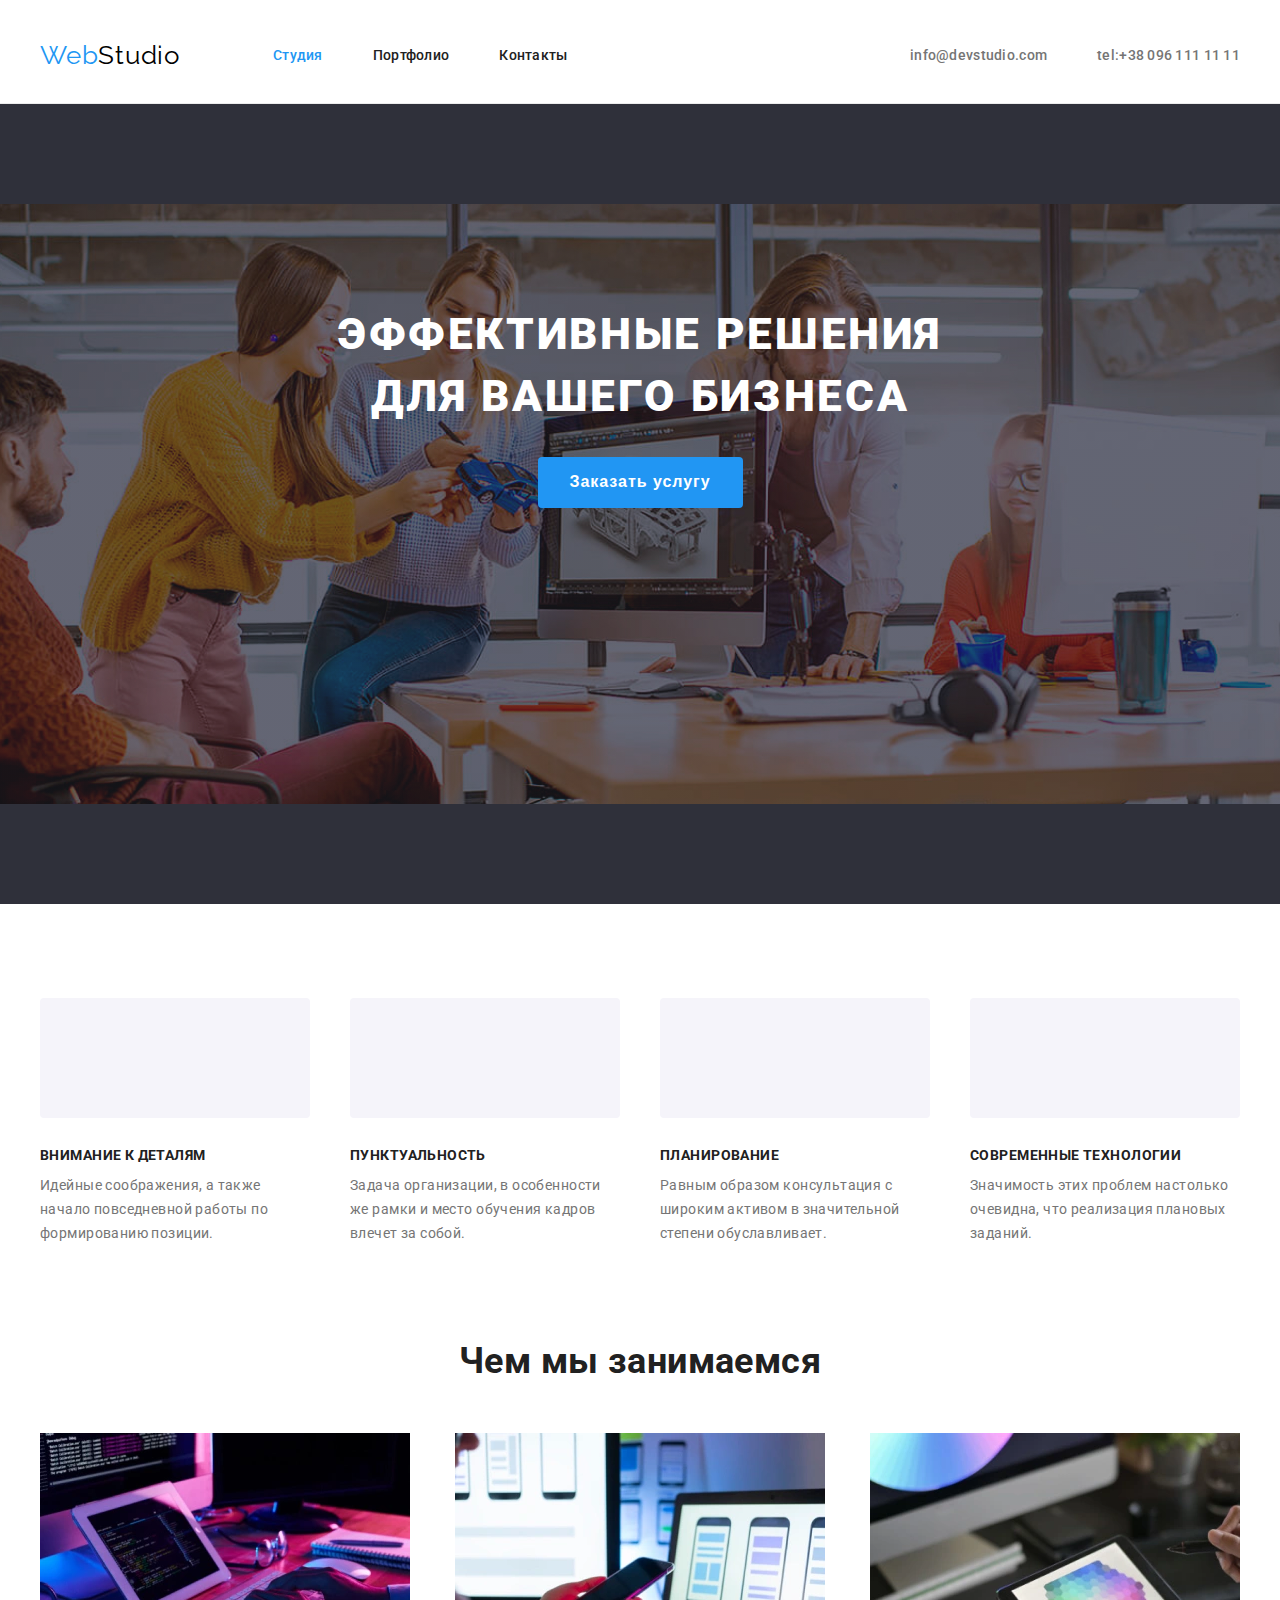
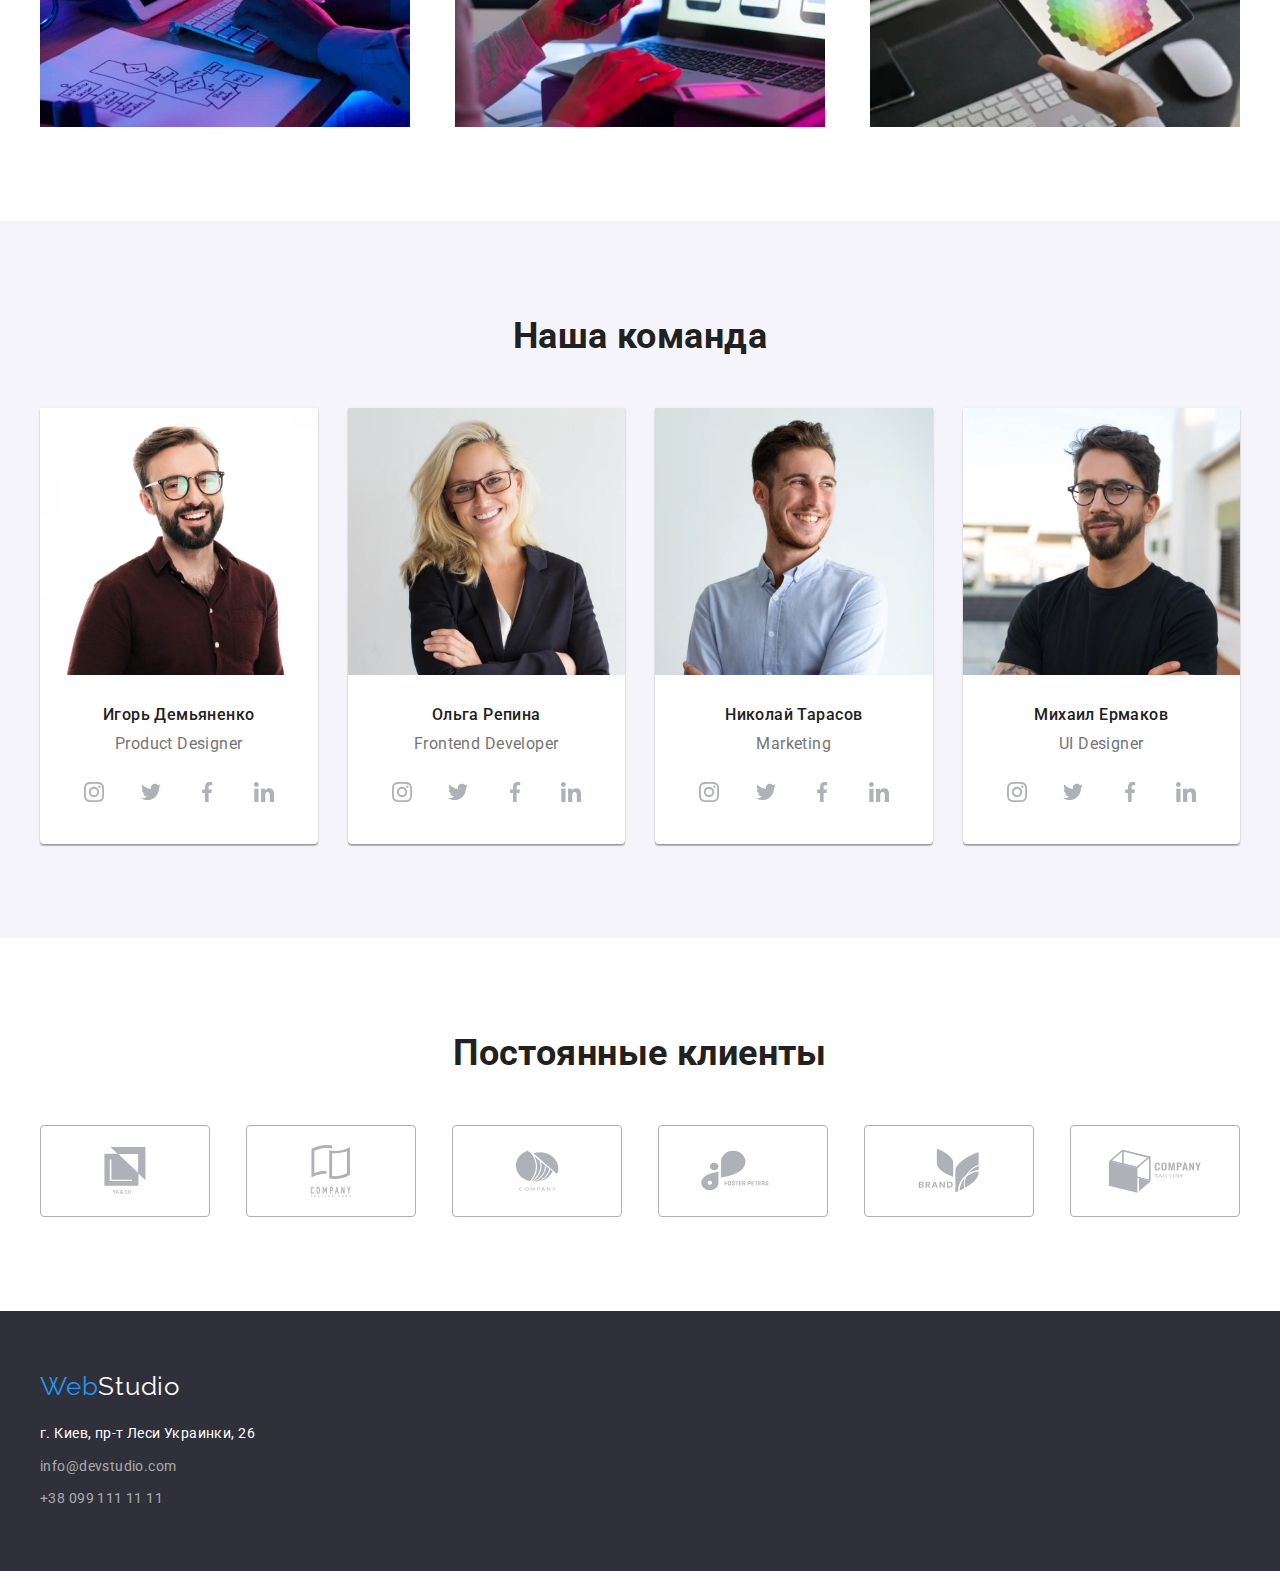
==== index.html @ 94d34acf "create section company" ====
<!DOCTYPE html>
<html lang="ru">
<head>
    <meta charset="UTF-8">
    <meta http-equiv="X-UA-Compatible" content="IE=edge">
    <meta name="viewport" content="width=device-width, initial-scale=1.0">
    <link rel="preconnect" href="https://fonts.googleapis.com">
    <link rel="preconnect" href="https://fonts.gstatic.com" crossorigin>
    <link href="https://fonts.googleapis.com/css2?family=Raleway:wght@700&family=Roboto:wght@400;500;700;900&display=swap"
        rel="stylesheet">
    <link rel="stylesheet" href="https://cdnjs.cloudflare.com/ajax/libs/modern-normalize/1.1.0/modern-normalize.min.css"
        integrity="sha512-wpPYUAdjBVSE4KJnH1VR1HeZfpl1ub8YT/NKx4PuQ5NmX2tKuGu6U/JRp5y+Y8XG2tV+wKQpNHVUX03MfMFn9Q=="
        crossorigin="anonymous" referrerpolicy="no-referrer" />
    <link rel="stylesheet" href="./css/style.css">
    <title>Web Studio</title>
</head>
<body>
    <!--Шапка-->
    <header class="header-nav">
        <div class="nav-box container">
            <nav>
                <a href="./index.html" class="logo link-style">
                    Web<span class="color-logo darker">Studio</span>
                </a>
                <ul class="items-nav list">
                    <li class="item-nav"><a href="./index.html" class="link-nav link-style current">Студия</a></li>
                    <li class="item-nav"><a href="./portfolio.html" class="link-nav link-style">Портфолио</a></li>
                    <li class="item-nav"><a href="#" class="link-nav link-style">Контакты</a></li>
                </ul>
            </nav>
                <ul class="items-cont list">
                    <li class="item-cont link-mail"><a href="mailto:info@devstudio.com" class="link-mail link-style">info@devstudio.com</a></li>
                    <li class="item-cont link-tel"><a href="tel:+380961111111" class="link-tel link-style">tel:+38 096 111 11 11</a></li>
                </ul>
        </div>
    </header>
        <main>
            <!--Герой-->
            <section class="section-hero">
                <h1 class="title-hero">Эффективные решения для вашего бизнеса</h1>
                <button type="button" class="button-hero">Заказать услугу</button>
            </section>
                    <!--Наші переваги-->     
            <section class="section-advantages">
                <div class="container">
                    <h2 class="visually-hidden">Наші переваги</h2>
                    <ul class="items-advantages list">
                        <li class="item-advantages icon-antenna">
                            <h3 class="subtitle-advantages">Внимание к деталям</h3>
                            <p class="text-advantages">Идейные соображения, а также начало
                                повседневной работы по формированию позиции.</p>
                        </li>
                        <li class="item-advantages icon-clock">
                            <h3 class="subtitle-advantages">Пунктуальность</h3>
                            <p class="text-advantages">Задача организации, в особенности же рамки
                                и место обучения кадров влечет за собой.</p>
                        </li>
                        <li class="item-advantages icon-diagramma">
                            <h3 class="subtitle-advantages">Планирование</h3>
                            <p class="text-advantages">Равным образом консультация с широким активом
                                в значительной степени обуславливает.</p>
                        </li>
                        <li class="item-advantages icon-astronaut">
                            <h3 class="subtitle-advantages">Современные технологии</h3>
                            <p class="text-advantages">Значимость этих проблем настолько очевидна,
                                что реализация плановых заданий.</p>
                        </li>
                    </ul>
                </div>
            </section>
            <!--Чем мы занимаемся-->
                <section class="section-work">
                   <div class="container">
                        <h2 class="title-section">Чем мы занимаемся</h2>
                        <div class="img-box">
                            <a href="./index.html"><img src="images/img.webp" alt="" width="370"></a>
                            <a href="./index.html"><img src="images/img1.webp" alt="" width="370"></a>
                            <a href="./index.html"><img src="images/img2.webp" alt="" width="370"></a>
                        </div>
                   </div>
                </section>
                <!--Наша команда-->
                <section class="section-team">
                    <div class="container">
                        <h2 class="title-section">Наша команда</h2>
                        <ul class="items-team list">
                            <li class="item-card">
                                <img src="images/img3.webp" alt="фото Игорь Демьяненко" width="270">
                                <div class="card-wrapper">
                                    <h3 class="title-card">Игорь Демьяненко</h3>
                                    <p>Product Designer</p>
                                    <div class="box-social">
                                        <a href="" class="link-social" aria-label="instagram">
                                            <svg class="icon-social" width="20" height="20">
                                            <use href="./images/sprite.svg#instagram"></use>
                                            </svg>
                                        </a>
                                        <a href="" class="link-social" aria-label="twitter">
                                            <svg class="icon-social" width="20" height="20">
                                            <use href="./images/sprite.svg#twitter">
                                            </use>
                                            </svg>
                                        </a>
                                        <a href="" class="link-social" aria-label="facebook">
                                            <svg class="icon-social" width="20" height="20">
                                            <use href="./images/sprite.svg#facebook">
                                            </use>
                                            </svg>
                                        </a>
                                        <a href="" class="link-social" aria-label="linkedin">
                                            <svg class="icon-social" width="20" height="20">
                                            <use href="./images/sprite.svg#linkedin"></use>
                                            </svg>
                                        </a>
                                    </div>
                                </div>
                            </li>
                        
                            <li class="item-card">
                                <img src="images/img4.webp" alt="фото Ольга Репина" width="270">
                                <div class="card-wrapper">
                                    <h3 class="title-card">Ольга Репина</h3>
                                    <p>Frontend Developer</p>
                                    <div class="box-social">
                                        <a href="" class="link-social" aria-label="instagram">
                                            <svg class="icon-social" width="20" height="20">
                                            <use href="./images/sprite.svg#instagram"></use>
                                            </svg>
                                        </a>
                                        <a href="" class="link-social" aria-label="twitter">
                                            <svg class="icon-social" width="20" height="20">
                                            <use href="./images/sprite.svg#twitter">
                                            </use>
                                            </svg>
                                        </a>
                                        <a href="" class="link-social" aria-label="facebook">
                                            <svg class="icon-social" width="20" height="20">
                                            <use href="./images/sprite.svg#facebook">
                                            </use>
                                            </svg>
                                        </a>
                                        <a href="" class="link-social" aria-label="linkedin">
                                            <svg class="icon-social" width="20" height="20">
                                            <use href="./images/sprite.svg#linkedin"></use>
                                            </svg>
                                        </a>
                                    </div>
                                </div>
                            </li>
                        
                            <li class="item-card">
                                <img src="images/img5.webp" alt="фото Николай Тарасов" width="270">
                                <div class="card-wrapper">
                                    <h3 class="title-card">Николай Тарасов</h3>
                                    <p>Marketing</p>
                                    <div class="box-social">
                                        <a href="" class="link-social" aria-label="instagram">
                                            <svg class="icon-social" width="20" height="20">
                                                <use href="./images/sprite.svg#instagram"></use>
                                            </svg>
                                        </a>
                                        <a href="" class="link-social" aria-label="twitter">
                                            <svg class="icon-social" width="20" height="20">
                                                <use href="./images/sprite.svg#twitter">
                                                </use>
                                            </svg>
                                        </a>
                                        <a href="" class="link-social" aria-label="facebook">
                                            <svg class="icon-social" width="20" height="20">
                                                <use href="./images/sprite.svg#facebook">
                                                </use>
                                            </svg>
                                        </a>
                                        <a href="" class="link-social" aria-label="linkedin">
                                            <svg class="icon-social" width="20" height="20">
                                                <use href="./images/sprite.svg#linkedin"></use>
                                            </svg>
                                        </a>
                                    </div>
                                </div>
                            </li>
                        
                            <li class="item-card">
                                <img src="images/img6.webp" alt="фото Михаил Ермаков" width="270">
                                <div class="card-wrapper">
                                    <h3 class="title-card">Михаил Ермаков</h3>
                                    <p>UI Designer</p>
                                    <div class="box-social">
                                        <a href="" class="link-social" aria-label="instagram">
                                            <svg class="icon-social" width="20" height="20">
                                                <use href="./images/sprite.svg#instagram"></use>
                                            </svg>
                                        </a>
                                        <a href="" class="link-social" aria-label="twitter">
                                            <svg class="icon-social" width="20" height="20">
                                                <use href="./images/sprite.svg#twitter">
                                                </use>
                                            </svg>
                                        </a>
                                        <a href="" class="link-social" aria-label="facebook">
                                            <svg class="icon-social" width="20" height="20">
                                                <use href="./images/sprite.svg#facebook">
                                                </use>
                                            </svg>
                                        </a>
                                        <a href="" class="link-social" aria-label="linkedin">
                                            <svg class="icon-social" width="20" height="20">
                                                <use href="./images/sprite.svg#linkedin"></use>
                                            </svg>
                                        </a>
                                    </div>
                                </div>
                            </li>
                        </ul>
                    </div>
                </section>
                <section class="company">
                    <div class="container">
                        <h2 class="title-section">Постоянные клиенты</h2>
                        <div class="box-company">
                            <a href="" class="link-company">
                                <svg class="icon-company" widht="41" height="47">
                                    <use href="./images/sprite.svg#client1"></use>
                                </svg>
                            </a>
                            <a href="" class="link-company">
                                <svg class="icon-company"  widht="40" height="52">
                                    <use href="./images/sprite.svg#client2"></use>
                                </svg>
                            </a>
                            <a href="" class="link-company">
                                <svg class="icon-company"  widht="43" height="41">
                                    <use href="./images/sprite.svg#client3"></use>
                                </svg>
                            </a>
                            <a href="" class="link-company">
                                <svg class="icon-company"  widht="84" height="41">
                                    <use href="./images/sprite.svg#client4"></use>
                                </svg>
                            </a>
                            <a href="" class="link-company">
                                <svg class="icon-company"  widht="63" height="45">
                                    <use href="./images/sprite.svg#client5"></use>
                                </svg>
                            </a>
                            <a href="" class="link-company">
                                <svg class="icon-company"  widht="94" height="44">
                                    <use href="./images/sprite.svg#client6"></use>
                                </svg>
                            </a>
                        </div>
                    </div>
                </section>
        </main>
                <!--Футер-->
        <footer class="footer">
            <div class="container">
                <div class="box-footer-logo">
                    <a href="./index.html" class="logo link-style">
                        Web<span class="color-logo lighter">Studio</span>
                    </a>
                </div>
        
                <address class="address">
                    <ul class="items-addr list">
                        <li class="item-addr"><span class="location">г. Киев, пр-т Леси Украинки, 26</span></li>
                        <li class="item-addr"><a href="mailto:info@devstudio.com"
                                class="link-cont link-style">info@devstudio.com</a></li>
                        <li class="item-addr"><a href="tel:+380991111111" class="link-cont link-style">+38 099 111 11 11</a>
                        </li>
                    </ul>
                </address>
            </div>
        </footer>
    </body>
</html>
---- css/style.css ----
/* Змінні */

:root {
  --primary-text-color: #212121;
  --text-color: #757575;
  --accent-color: #2196f3;
  --color-contacts: rgba(255, 255, 255, 0.6);
  --primary-color-white: #ffffff;
}

/* ГЛОБАЛЬНІ СТИЛІ */

body {
  max-width: 1600px;
  margin-left: auto;
  margin-right: auto;

  font-family: 'Roboto', sans-serif;
  color: var(--text-color);
  background-color: var(--primary-color-white);
  font-size: 14px;
  letter-spacing: 0.03em;
}

img {
  display: block;
  width: 100%;
}

/* відміняємо маркер списку */
.list {
  list-style: none;
}

/* відміняємо підкреслення посилань */
.link-style {
  text-decoration: none;
}

/* стилі для контейнерів */

.container {
  width: 1200px;
  margin-left: auto;
  margin-right: auto;
  padding: 0 15px;
}

/* Скидаю глобально зовнішні відступи  */

h1,
h2,
h3,
h4,
h5,
h6 {
  margin: 0px;
}

p {
  margin: 0px;
}

ul {
  margin: 0px;
  padding: 0px;
}

/* Шапка */

.nav-box {
  display: flex;
  justify-content: space-between;
  align-items: center;
}

.header-nav {
  color: var(--primary-color-white);
  border-bottom: 1px solid #ececec;
  padding: 32px 0;
}

.logo {
  font-family: 'Raleway', sans-serif;
  font-size: 26px;
  line-height: 1.2;
  letter-spacing: 0.03em;
  color: var(--accent-color);
}

.color-logo.darker {
  color: #000000;
  text-indent: 0%;
}

.items-nav {
  display: flex;
  margin-left: 93px;

  font-weight: 500;
  line-height: 1.2;
  letter-spacing: 0.02em;
}

.item-nav:not(:first-child) {
  margin-left: 50px;
}

nav {
  display: flex;
  align-items: center;
}

.link-nav {
  color: var(--primary-text-color);
}

.link-nav.current {
  color: var(--accent-color);
}

.link-nav:hover,
.link-nav:focus {
  color: var(--accent-color);
}

.items-cont {
  display: flex;

  font-weight: 500;
  line-height: 1.2;
  letter-spacing: 0.02em;
}

.items-cont .item-cont + .item-cont {
  margin-left: 50px;
}

.link-mail,
.link-tel {
  color: var(--text-color);
}

.link-mail:hover,
.link-mail:focus,
.link-tel:hover,
.link-tel:focus {
  color: var(--accent-color);
}

/* SECTION-HERO */

.section-hero {
  padding-top: 200px;
  text-align: center;
  /* max-width: 1600px; */
  height: 600px;
  /* margin-right: auto;
  margin-left: auto; */

  background-color: #2f303a;
  color: var(--primary-color-white);
  background-image: linear-gradient(
      rgba(47, 48, 58, 0.4),
      rgba(47, 48, 58, 0.4)
    ),
    url('..//images/bgi.jpg');
  background-position: center;
  background-repeat: no-repeat;
}

.title-hero {
  margin-bottom: 30px;
  margin-left: auto;
  margin-right: auto;
  width: 696px;

  font-weight: 900;
  font-size: 44px;
  line-height: 1.4;
  letter-spacing: 0.06em;
  text-transform: uppercase;
}

.button-hero {
  padding: 10px 32px;
  border-radius: 4px;
  border: 0px solid #188ce8;

  background-color: var(--accent-color);
  color: var(--primary-color-white);
  cursor: pointer;
  font-weight: 700;
  font-size: 16px;
  line-height: 1.9;
  letter-spacing: 0.06em;
}

.button-hero:hover,
.button-hero:focus {
  background-color: #188ce8;
}

/*SECTION OUR ADVANTAGES*/

.section-advantages {
  padding: 94px 0;
}

.visually-hidden {
  position: absolute;
  clip: rect(0 0 0 0);
  width: 1px;
  height: 1px;
  margin: -1px;
}

.item-advantages::before {
  display: block;
  content: '';
  height: 120px;
  background-color: #f5f4fa;
  border-radius: 4px;
  background-size: 70px 70px;
  background-repeat: no-repeat;
  background-position: center;
  margin-bottom: 30px;
}

/* .item-advantages:nth-child(1)::before {
  background-image: url(..//images/icon-index/antenna1.svg);
}

.item-advantages:nth-child(2)::before {
  background-image: url(..//images/icon-index/clock1.svg);
}

.item-advantages:nth-child(3)::before {
  background-image: url(..//images/icon-index/diagram1.svg);
}

.item-advantages:nth-child(4)::before {
  background-image: url(..//images/icon-index/astronaut1.svg);
} */

.item-advantages.icon-antenna::before {
  background-image: url(..//images/icon-index/svg/antenna.svg);
}

.item-advantages.icon-clock::before {
  background-image: url(..//images/icon-index/svg/clock.svg);
}

.item-advantages.icon-diagramma::before {
  background-image: url(..//images/icon-index/svg/diagram.svg);
}

.item-advantages.icon-astronaut::before {
  background-image: url(..//images/icon-index/svg/astronaut.svg);
}

.items-advantages {
  display: flex;
  justify-content: space-between;
}

.item-advantages {
  max-width: 270px;
}

.item-advantages:not(:first-child) {
  margin-left: 30px;
}

.subtitle-advantages {
  color: var(--primary-text-color);
  font-size: 14px;
  line-height: 1.14;
  text-transform: uppercase;
}

.text-advantages {
  padding-top: 10px;
  line-height: 1.7;
}

/* section work */

.section-work {
  padding-bottom: 94px;
}

.section-work .title-section {
  margin-bottom: 50px;
}

.img-box {
  display: flex;
  justify-content: space-between;
  align-items: center;
}

.title-section {
  margin-bottom: 50px;

  color: var(--primary-text-color);
  text-align: center;
  font-size: 36px;
  line-height: 1.2;
}

/* sectiont team */

.section-team {
  padding: 94px 0;
  text-align: center;
  background-color: #f5f4fa;
}

.items-team {
  display: flex;
}

.item-card {
  box-shadow: 0px 1px 3px rgba(0, 0, 0, 0.12), 0px 1px 1px rgba(0, 0, 0, 0.14),
    0px 2px 1px rgba(0, 0, 0, 0.2);
  border-radius: 0px 0px 4px 4px;

  background-color: var(--primary-color-white);
  font-size: 16px;
  line-height: 1.2;
}

.item-card:not(:first-child) {
  margin-left: 30px;
}

.card-wrapper {
  padding: 30px 0;
}

.title-card {
  margin-bottom: 10px;

  color: var(--primary-text-color);
  font-size: 16px;
  font-weight: 500;
  line-height: 1.2;
}

.box-social {
  display: flex;
  justify-content: space-between;
  margin-top: 16px;
  padding: 0 32px;
}

.link-social {
  display: inline-flex;
  width: 44px;
  height: 44px;
  border-radius: 50%;
  justify-content: center;
  align-items: center;
}

.icon-social {
  fill: #afb1b8;
}

.link-social:hover {
  background-color: #2196f3;
  cursor: pointer;
}

.link-social:hover .icon-social {
  fill: #ffffff;
}

/* company */

.company {
  padding: 94px 0;
}

.box-company {
  display: flex;
  justify-content: space-between;
}

.link-company {
  display: inline-flex;
  border: 1px solid #afb1b8;
  box-sizing: border-box;
  border-radius: 4px;
  width: 170px;
  height: 92px;
  justify-content: center;
  align-items: center;
}

.icon-company {
  fill: #afb1b8;
}

.link-company:hover {
  border-color: #2196f3;
}

.link-company:hover .icon-company {
  fill: #2196f3;
}

/* Footer */
.footer {
  padding: 60px 0;
  background-color: #2f303a;
}

.box-footer-logo {
  margin-bottom: 20px;
}

.color-logo.lighter {
  color: var(--primary-color-white);
}

.items-addr {
  font-style: normal;
  line-height: 1.7;
  font-weight: 400;
  letter-spacing: 0.03em;
}

.item-addr:not(:last-child) {
  margin-bottom: 9px;
}

.location {
  color: var(--primary-color-white);
}

.link-cont {
  color: var(--color-contacts);
}

/* .footer-container {
  display: flex;
} */
/* 
.join {
  margin-left: 70px;
  content: '';
  width: 44px;
  height: 44px;
  border-radius: 50%;
  display: block;

  background-repeat: no-repeat;
  background-position: center;
  background-size: 20px 20px;
  background-color: rgba(255, 255, 255, 0.1);
}
/*  */
/* .join ul {
  margin-top: 20px;
}

.join ul li {
  display: inline-block;
}

.join ul li::after {
  content: '';
  width: 44px;
  height: 44px;
  border-radius: 50%;
  display: block;

  background-repeat: no-repeat;
  background-position: center;
  background-size: 20px 20px;
  background-color: rgba(255, 255, 255, 0.1);
}

.join .link-inst::after {
  background-image: url(..//images/icon-index/instagram\ 2.svg);
}

.join .link-twit::after {
  background-image: url(..//images/icon-index/twitter\ 1.svg);
}

.join .link-face::after {
  background-image: url(..//images/icon-index/facebook\ 1.svg);
}

.join .link-in::after {
  background-image: url(..//images/icon-index/linkedin\ 1.svg);
}

.join ul li:hover::after {
  background-color: #2196f3;
}

.title-join {
  color: var(--primary-color-white);
  font-size: 14px;
  line-height: 1.15;
  text-transform: uppercase;
}  */

/* ПОРТФОЛІО */

/* Section filter */

.section-portfolio {
  padding: 94px 0;
}

.filter-list {
  display: flex;
  justify-content: center;
  margin-bottom: 50px;
}

.filter-list .item-list:not(:first-child) {
  margin-left: 8px;
}

.button-filter {
  padding: 6px 22px;
  border: 0px;
  border-radius: 4px;
  border-color: transparent;

  background-color: #f5f4fa;
  color: var(--primary-text-color);
  font-weight: 500;
  font-size: 16px;
  line-height: 1.6;
  letter-spacing: 0.03em;
  text-align: center;
  cursor: pointer;
}

.button-filter:hover,
.button-filter:focus {
  background-color: var(--accent-color);
  color: var(--primary-color-white);
}

/* 1 Варіант */
/*.portfolio-list {
  display: flex;
  flex-wrap: wrap;
}

 .item-portfolio {
  width: 370px;
   width: calc(100% - 90)/ 3);
}

.item-portfolio:not(:nth-child(3n)) {
  margin-right: 30px;
}

.item-portfolio:not(:nth-last-child(-n + 3)) {
  margin-bottom: 30px;
}
*/

/* по MDN */
.portfolio-list {
  display: flex;
  flex-wrap: wrap;
  margin: -15px;
}

.item-portfolio {
  margin: 15px;
  width: calc((100% - 90px) / 3);
}

/* .item-portfolio:not(:nth-child(3n)) {
  margin-right: 15px; 
}

.item-portfolio:not(:nth-last-child(-n + 3)) {
   margin-bottom: 15px; 
} */

.subtitle-content {
  border: 1px solid #eeeeee;
  border-top: 0px;
  padding: 20px 24px;
}

.subtitle-list {
  margin-bottom: 4px;

  color: var(--primary-text-color);
  font-size: 18px;
  line-height: 2;
  letter-spacing: 0.06em;
}

.description-list {
  color: var(--text-color);
  font-size: 16px;
  line-height: 1.9;
}
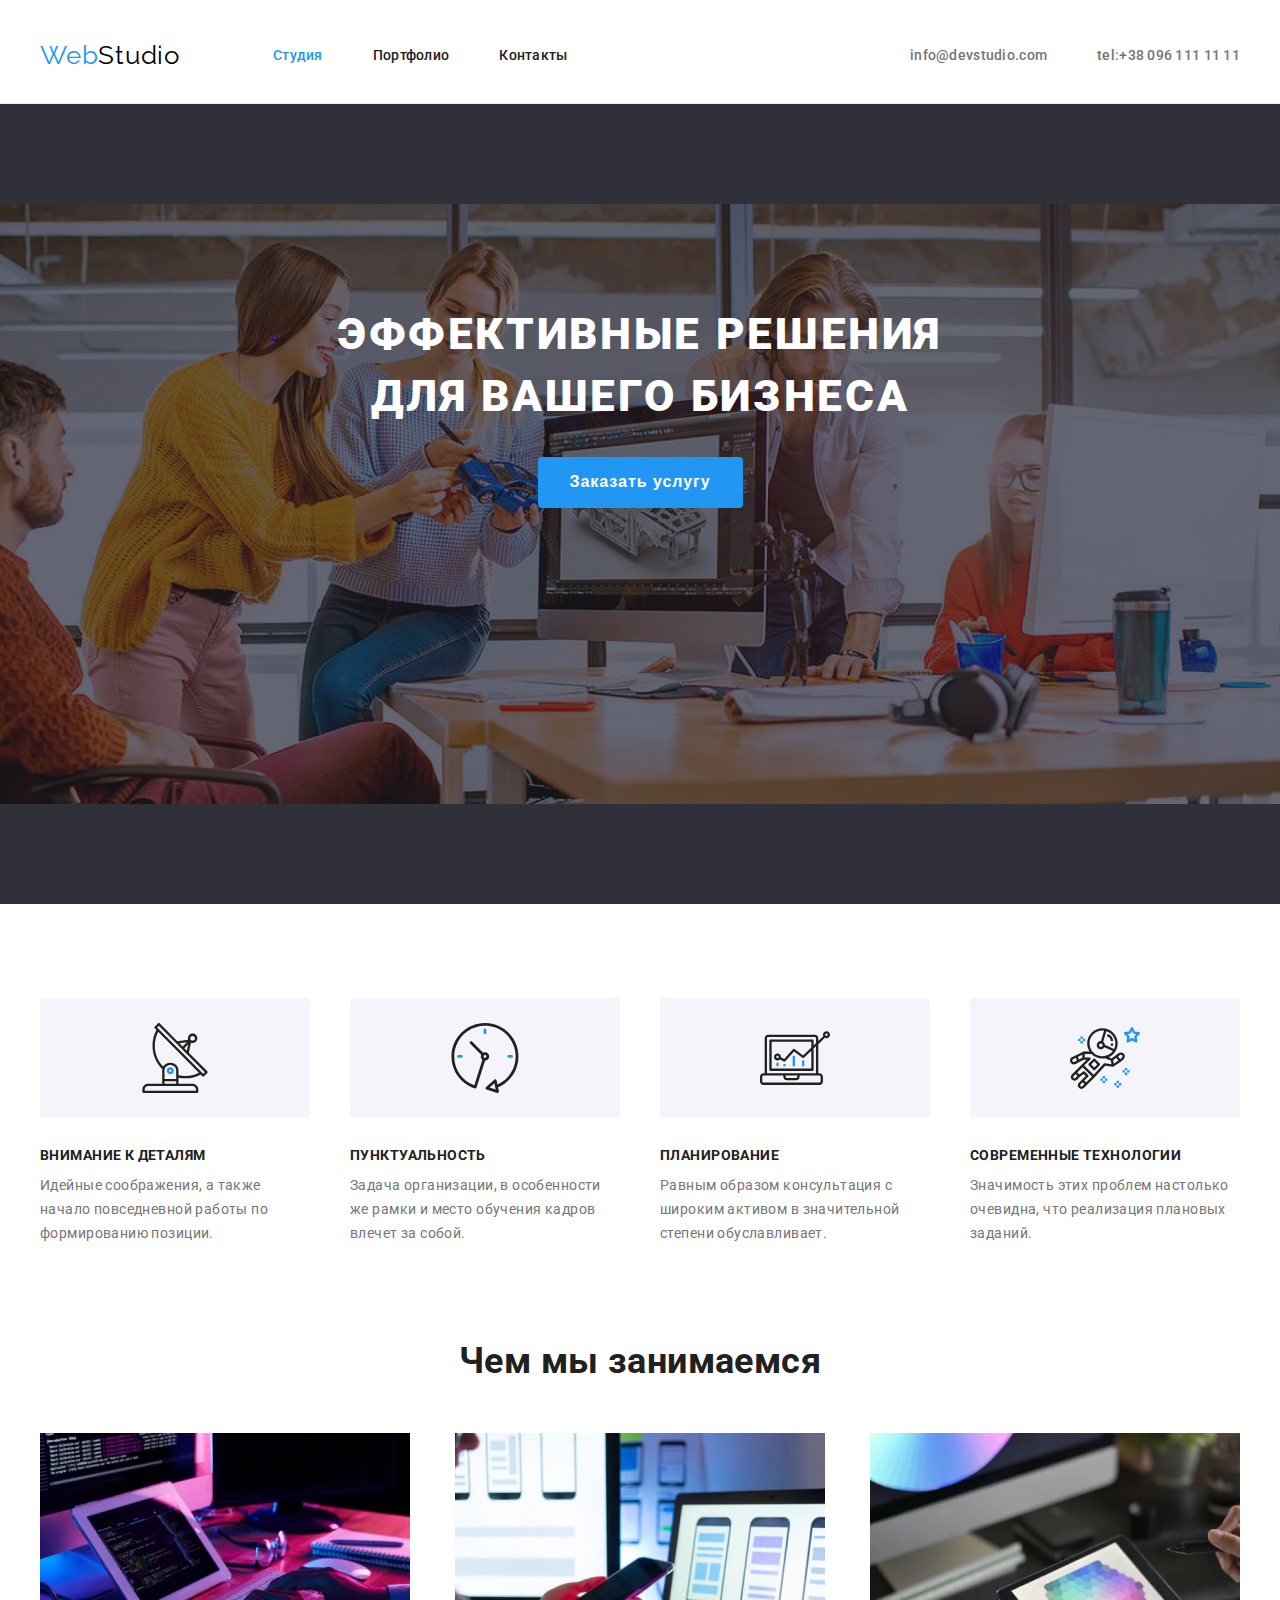
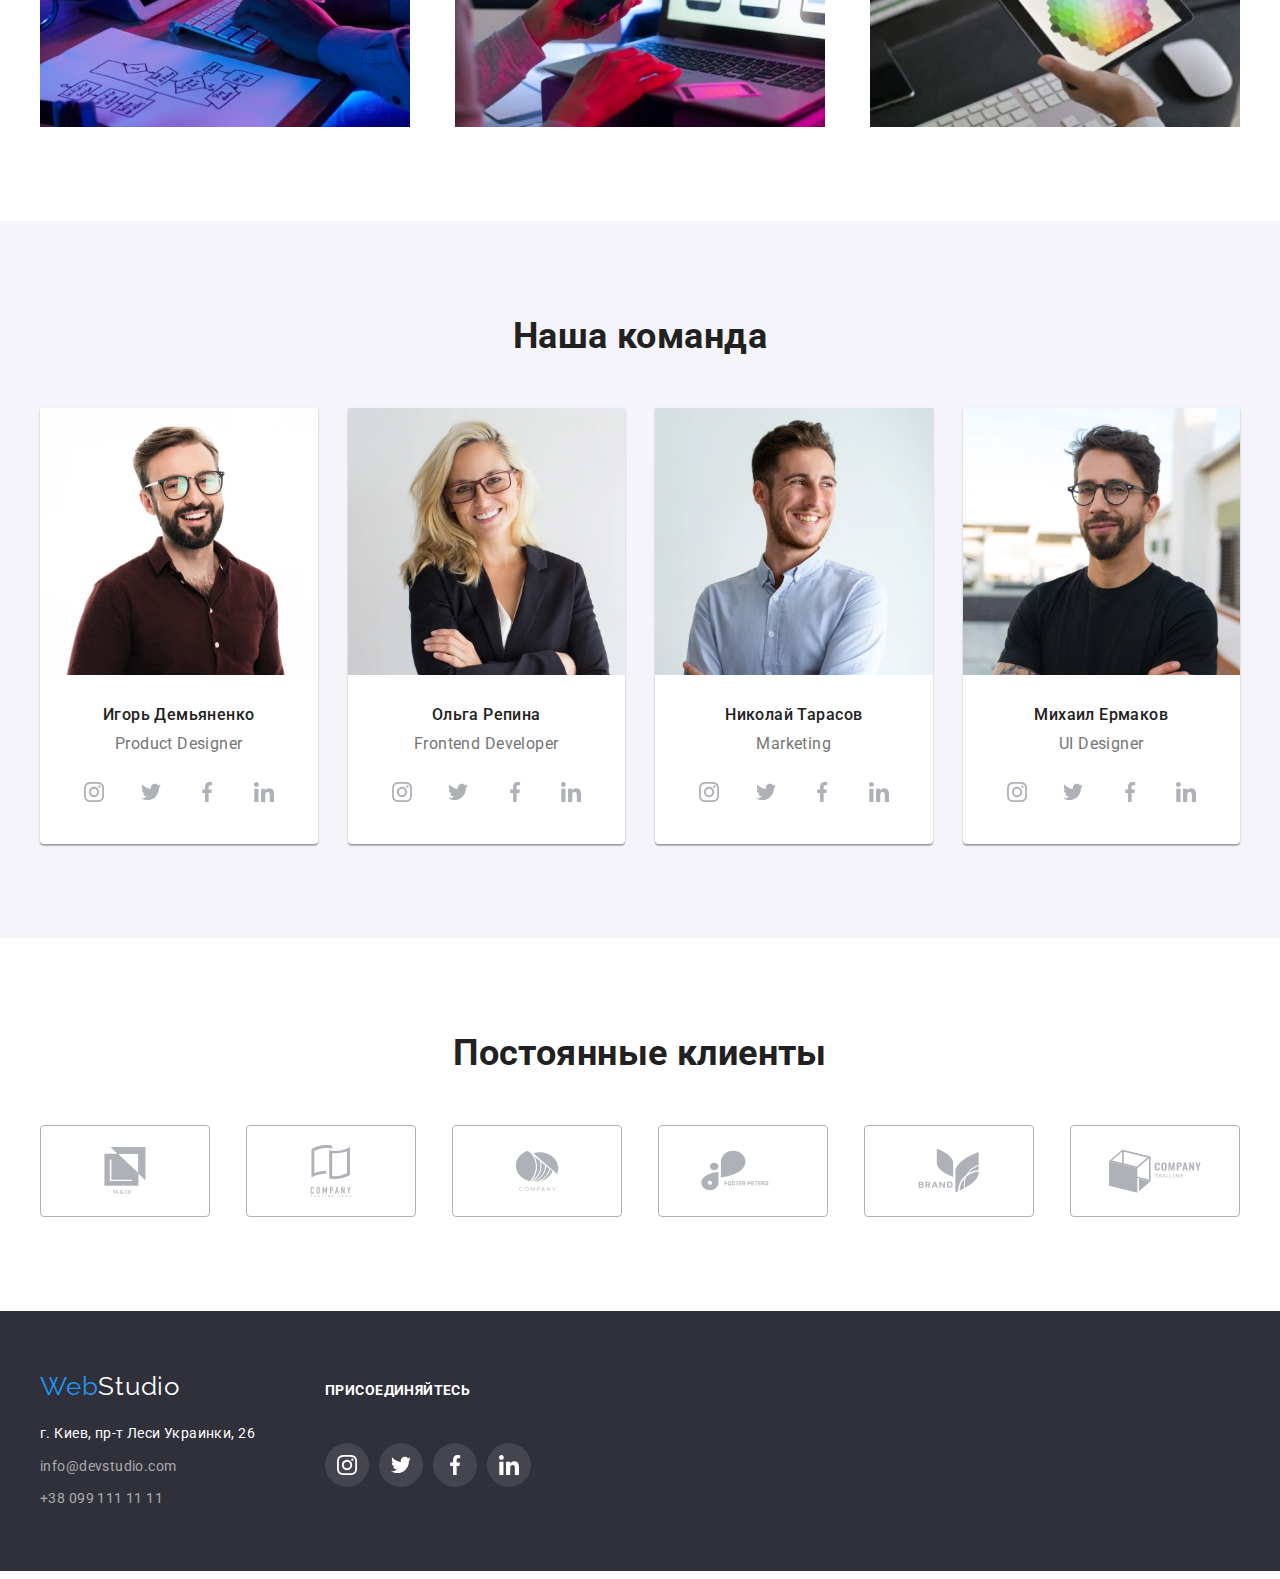
==== commit 891d6bcf: "join footer" ====
--- a/index.html
+++ b/index.html
@@ -45,22 +45,42 @@
                 <div class="container">
                     <h2 class="visually-hidden">Наші переваги</h2>
                     <ul class="items-advantages list">
-                        <li class="item-advantages icon-antenna">
+                        <li class="item-advantages">
+                            <div class="box-icon-advantages">
+                                <svg class="icon-advantages" widht="70" height="70">
+                                    <use href="./images/sprite.svg#antenna"></use>
+                                </svg>
+                            </div>
                             <h3 class="subtitle-advantages">Внимание к деталям</h3>
                             <p class="text-advantages">Идейные соображения, а также начало
                                 повседневной работы по формированию позиции.</p>
                         </li>
-                        <li class="item-advantages icon-clock">
+                        <li class="item-advantages">
+                            <div class="box-icon-advantages">
+                                <svg class="icon-advantages" widht="70" height="70">
+                                    <use href="./images/sprite.svg#clock"></use>
+                                </svg>
+                            </div>
                             <h3 class="subtitle-advantages">Пунктуальность</h3>
                             <p class="text-advantages">Задача организации, в особенности же рамки
                                 и место обучения кадров влечет за собой.</p>
                         </li>
-                        <li class="item-advantages icon-diagramma">
+                        <li class="item-advantages">
+                            <div class="box-icon-advantages">
+                                <svg class="icon-advantages" widht="70" height="70">
+                                    <use href="./images/sprite.svg#diagram"></use>
+                                </svg>
+                            </div>
                             <h3 class="subtitle-advantages">Планирование</h3>
                             <p class="text-advantages">Равным образом консультация с широким активом
                                 в значительной степени обуславливает.</p>
                         </li>
-                        <li class="item-advantages icon-astronaut">
+                        <li class="item-advantages">
+                            <div class="box-icon-advantages">
+                                <svg class="icon-advantages" widht="70" height="70">
+                                    <use href="./images/sprite.svg#astronaut"></use>
+                                </svg>
+                            </div>
                             <h3 class="subtitle-advantages">Современные технологии</h3>
                             <p class="text-advantages">Значимость этих проблем настолько очевидна,
                                 что реализация плановых заданий.</p>
@@ -214,6 +234,7 @@
                         </ul>
                     </div>
                 </section>
+                <!--COMPANY-->
                 <section class="company">
                     <div class="container">
                         <h2 class="title-section">Постоянные клиенты</h2>
@@ -254,22 +275,49 @@
         </main>
                 <!--Футер-->
         <footer class="footer">
-            <div class="container">
-                <div class="box-footer-logo">
-                    <a href="./index.html" class="logo link-style">
-                        Web<span class="color-logo lighter">Studio</span>
+            <div class="container footer-container">
+                <div>
+                    <div class="box-footer-logo">
+                        <a href="./index.html" class="logo link-style">
+                            Web<span class="color-logo lighter">Studio</span>
+                        </a>
+                    </div>
+                    
+                    <address class="address">
+                        <ul class="items-addr list">
+                            <li class="item-addr"><span class="location">г. Киев, пр-т Леси Украинки, 26</span></li>
+                            <li class="item-addr"><a href="mailto:info@devstudio.com" class="link-cont link-style">info@devstudio.com</a>
+                            </li>
+                            <li class="item-addr"><a href="tel:+380991111111" class="link-cont link-style">+38 099 111 11 11</a>
+                            </li>
+                        </ul>
+                    </address>
+                </div>
+                <div class="box-join">
+                    <h3 class="title-join">присоединяйтесь</h3>
+                    <a href="" class="link-social dark" aria-label="instagram">
+                        <svg class="icon-social light" width="20" height="20">
+                            <use href="./images/sprite.svg#instagram"></use>
+                        </svg>
+                    </a>
+                    <a href="" class="link-social dark" aria-label="twitter">
+                        <svg class="icon-social light" width="20" height="20">
+                            <use href="./images/sprite.svg#twitter">
+                            </use>
+                        </svg>
+                    </a>
+                    <a href="" class="link-social dark" aria-label="facebook">
+                        <svg class="icon-social light" width="20" height="20">
+                            <use href="./images/sprite.svg#facebook">
+                            </use>
+                        </svg>
+                    </a>
+                    <a href="" class="link-social dark" aria-label="linkedin">
+                        <svg class="icon-social light" width="20" height="20">
+                            <use href="./images/sprite.svg#linkedin"></use>
+                        </svg>
                     </a>
                 </div>
-        
-                <address class="address">
-                    <ul class="items-addr list">
-                        <li class="item-addr"><span class="location">г. Киев, пр-т Леси Украинки, 26</span></li>
-                        <li class="item-addr"><a href="mailto:info@devstudio.com"
-                                class="link-cont link-style">info@devstudio.com</a></li>
-                        <li class="item-addr"><a href="tel:+380991111111" class="link-cont link-style">+38 099 111 11 11</a>
-                        </li>
-                    </ul>
-                </address>
             </div>
         </footer>
     </body>
--- a/css/style.css
+++ b/css/style.css
@@ -215,6 +215,17 @@
   margin: -1px;
 }
 
+.box-icon-advantages {
+  display: flex;
+  justify-content: center;
+  align-items: center;
+  height: 120px;
+  background-color: #f5f4fa;
+  border-radius: 4px;
+  margin-bottom: 30px;
+}
+
+/* 
 .item-advantages::before {
   display: block;
   content: '';
@@ -225,7 +236,7 @@
   background-repeat: no-repeat;
   background-position: center;
   margin-bottom: 30px;
-}
+} */
 
 /* .item-advantages:nth-child(1)::before {
   background-image: url(..//images/icon-index/antenna1.svg);
@@ -243,9 +254,11 @@
   background-image: url(..//images/icon-index/astronaut1.svg);
 } */
 
-.item-advantages.icon-antenna::before {
+/* ВАРІАНТ2 */
+
+/* .item-advantages.icon-antenna::before {
   background-image: url(..//images/icon-index/svg/antenna.svg);
-}
+} */
 
 .item-advantages.icon-clock::before {
   background-image: url(..//images/icon-index/svg/clock.svg);
@@ -444,23 +457,40 @@
   color: var(--color-contacts);
 }
 
-/* .footer-container {
-  display: flex;
-} */
-/* 
-.join {
+.footer-container {
+  display: flex;
+}
+
+.box-join {
+  display: flex;
+  flex-wrap: wrap;
+  justify-content: space-between;
+  width: 206px;
+  padding-top: 12px;
   margin-left: 70px;
-  content: '';
-  width: 44px;
-  height: 44px;
-  border-radius: 50%;
-  display: block;
-
-  background-repeat: no-repeat;
-  background-position: center;
-  background-size: 20px 20px;
+}
+
+.title-join {
+  margin-right: 40px;
+  margin-bottom: 20px;
+  color: var(--primary-color-white);
+  font-size: 14px;
+  line-height: 1.14;
+  text-transform: uppercase;
+}
+
+.link-social.dark {
   background-color: rgba(255, 255, 255, 0.1);
 }
+
+.link-social.dark:hover {
+  background-color: #2196f3;
+}
+
+.icon-social.light {
+  fill: var(--primary-color-white);
+}
+
 /*  */
 /* .join ul {
   margin-top: 20px;
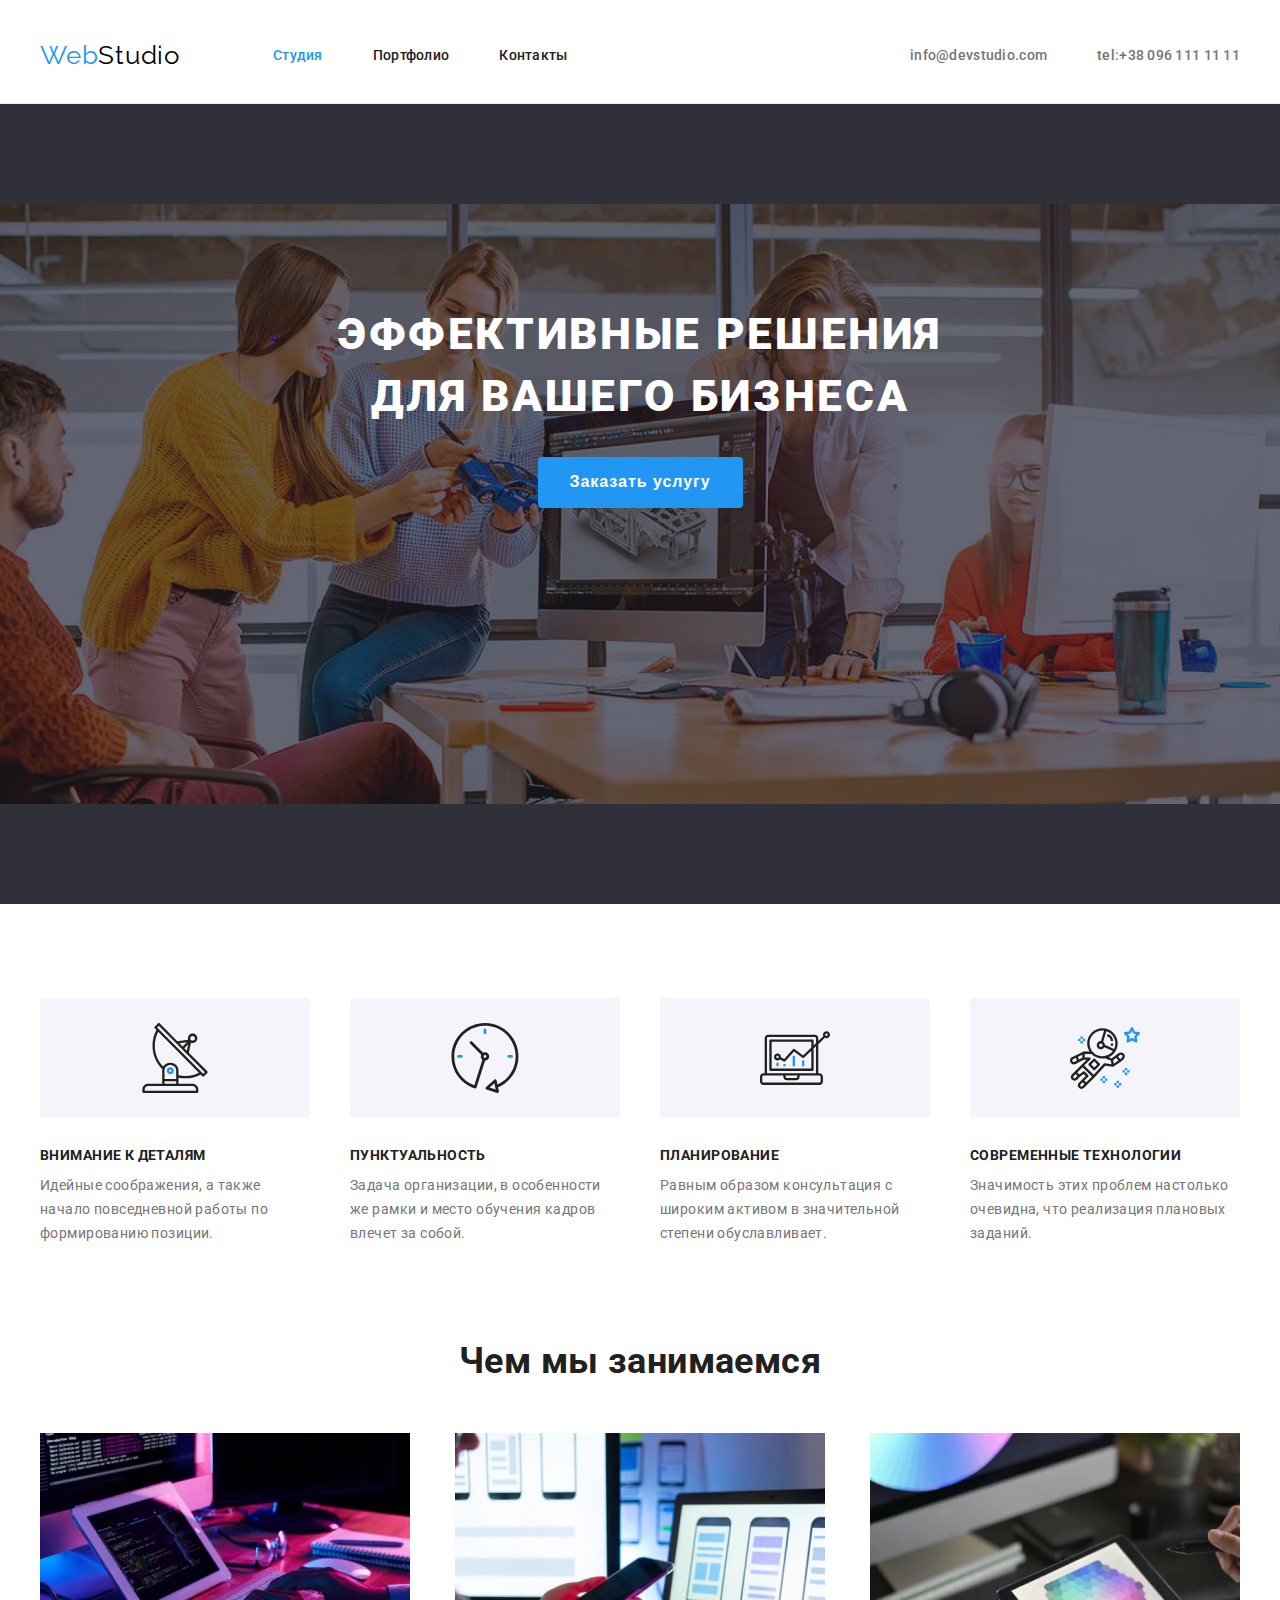
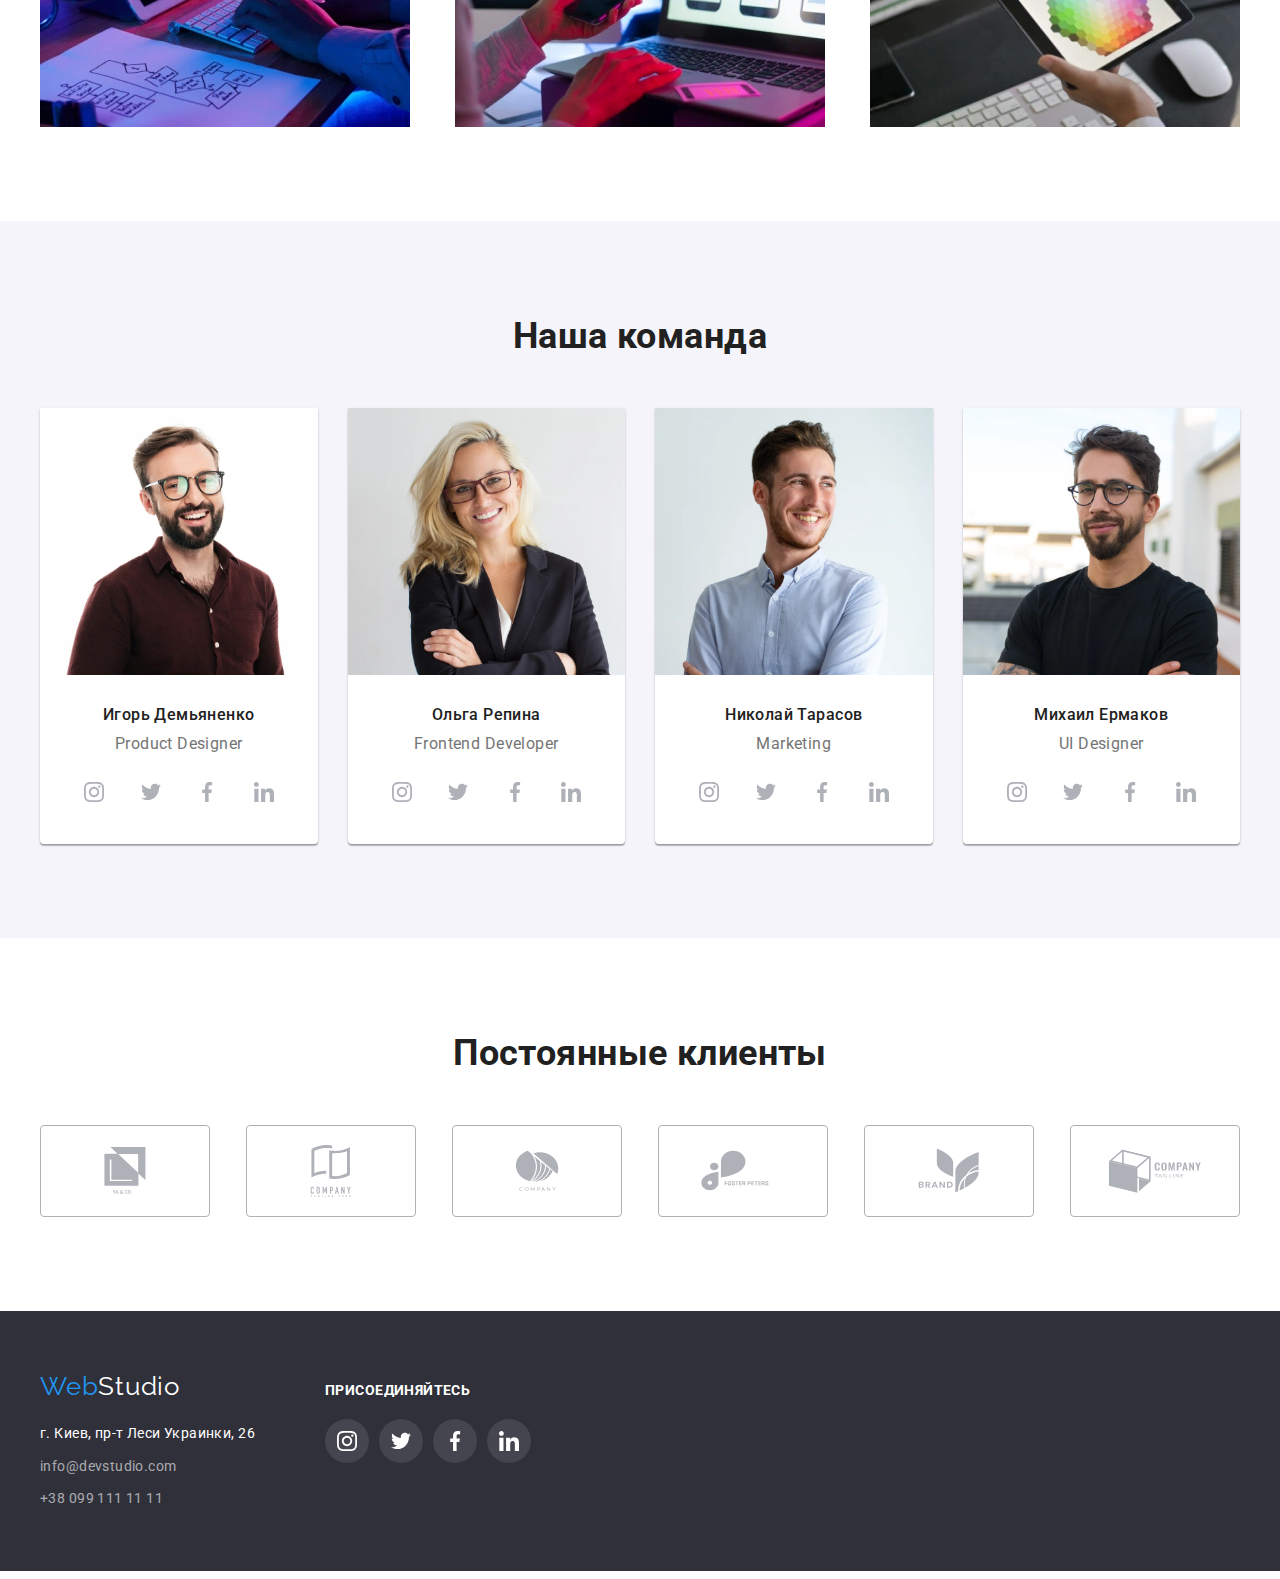
==== commit 7881fe97: "join ul>li" ====
--- a/index.html
+++ b/index.html
@@ -295,28 +295,37 @@
                 </div>
                 <div class="box-join">
                     <h3 class="title-join">присоединяйтесь</h3>
-                    <a href="" class="link-social dark" aria-label="instagram">
-                        <svg class="icon-social light" width="20" height="20">
-                            <use href="./images/sprite.svg#instagram"></use>
-                        </svg>
-                    </a>
-                    <a href="" class="link-social dark" aria-label="twitter">
-                        <svg class="icon-social light" width="20" height="20">
-                            <use href="./images/sprite.svg#twitter">
-                            </use>
-                        </svg>
-                    </a>
-                    <a href="" class="link-social dark" aria-label="facebook">
-                        <svg class="icon-social light" width="20" height="20">
-                            <use href="./images/sprite.svg#facebook">
-                            </use>
-                        </svg>
-                    </a>
-                    <a href="" class="link-social dark" aria-label="linkedin">
-                        <svg class="icon-social light" width="20" height="20">
-                            <use href="./images/sprite.svg#linkedin"></use>
-                        </svg>
-                    </a>
+                    <ul class="items-join list">
+                        <li class="item-join">
+                            <a href="" class="link-social dark" aria-label="instagram">
+                                <svg class="icon-social light" width="20" height="20">
+                                    <use href="./images/sprite.svg#instagram"></use>
+                                </svg>
+                            </a>
+                        </li>
+                        <li class="item-join">
+                            <a href="" class="link-social dark" aria-label="twitter">
+                                <svg class="icon-social light" width="20" height="20">
+                                    <use href="./images/sprite.svg#twitter"></use>
+                                </svg>
+                            </a>
+                        </li>
+                        <li class="item-join">
+                            <a href="" class="link-social dark" aria-label="facebook">
+                                <svg class="icon-social light" width="20" height="20">
+                                    <use href="./images/sprite.svg#facebook">
+                                    </use>
+                                </svg>
+                            </a>
+                        </li>
+                        <li class="item-join">
+                            <a href="" class="link-social dark" aria-label="linkedin">
+                                <svg class="icon-social light" width="20" height="20">
+                                    <use href="./images/sprite.svg#linkedin"></use>
+                                </svg>
+                            </a>
+                        </li>
+                    </ul>
                 </div>
             </div>
         </footer>
--- a/css/style.css
+++ b/css/style.css
@@ -416,11 +416,14 @@
   fill: #afb1b8;
 }
 
-.link-company:hover {
+.link-company:hover,
+.link-company:focus {
   border-color: #2196f3;
-}
-
-.link-company:hover .icon-company {
+  outline: #2196f3;
+}
+
+.link-company:hover .icon-company,
+.link-company:focus .icon-company {
   fill: #2196f3;
 }
 
@@ -462,16 +465,11 @@
 }
 
 .box-join {
-  display: flex;
-  flex-wrap: wrap;
-  justify-content: space-between;
-  width: 206px;
   padding-top: 12px;
   margin-left: 70px;
 }
 
 .title-join {
-  margin-right: 40px;
   margin-bottom: 20px;
   color: var(--primary-color-white);
   font-size: 14px;
@@ -479,66 +477,26 @@
   text-transform: uppercase;
 }
 
+.items-join {
+  display: flex;
+}
+
+.item-join:not(:last-child) {
+  margin-right: 10px;
+}
+
 .link-social.dark {
   background-color: rgba(255, 255, 255, 0.1);
 }
 
-.link-social.dark:hover {
+.link-social.dark:hover,
+.link-social.dark:focus {
   background-color: #2196f3;
 }
 
 .icon-social.light {
   fill: var(--primary-color-white);
 }
-
-/*  */
-/* .join ul {
-  margin-top: 20px;
-}
-
-.join ul li {
-  display: inline-block;
-}
-
-.join ul li::after {
-  content: '';
-  width: 44px;
-  height: 44px;
-  border-radius: 50%;
-  display: block;
-
-  background-repeat: no-repeat;
-  background-position: center;
-  background-size: 20px 20px;
-  background-color: rgba(255, 255, 255, 0.1);
-}
-
-.join .link-inst::after {
-  background-image: url(..//images/icon-index/instagram\ 2.svg);
-}
-
-.join .link-twit::after {
-  background-image: url(..//images/icon-index/twitter\ 1.svg);
-}
-
-.join .link-face::after {
-  background-image: url(..//images/icon-index/facebook\ 1.svg);
-}
-
-.join .link-in::after {
-  background-image: url(..//images/icon-index/linkedin\ 1.svg);
-}
-
-.join ul li:hover::after {
-  background-color: #2196f3;
-}
-
-.title-join {
-  color: var(--primary-color-white);
-  font-size: 14px;
-  line-height: 1.15;
-  text-transform: uppercase;
-}  */
 
 /* ПОРТФОЛІО */
 
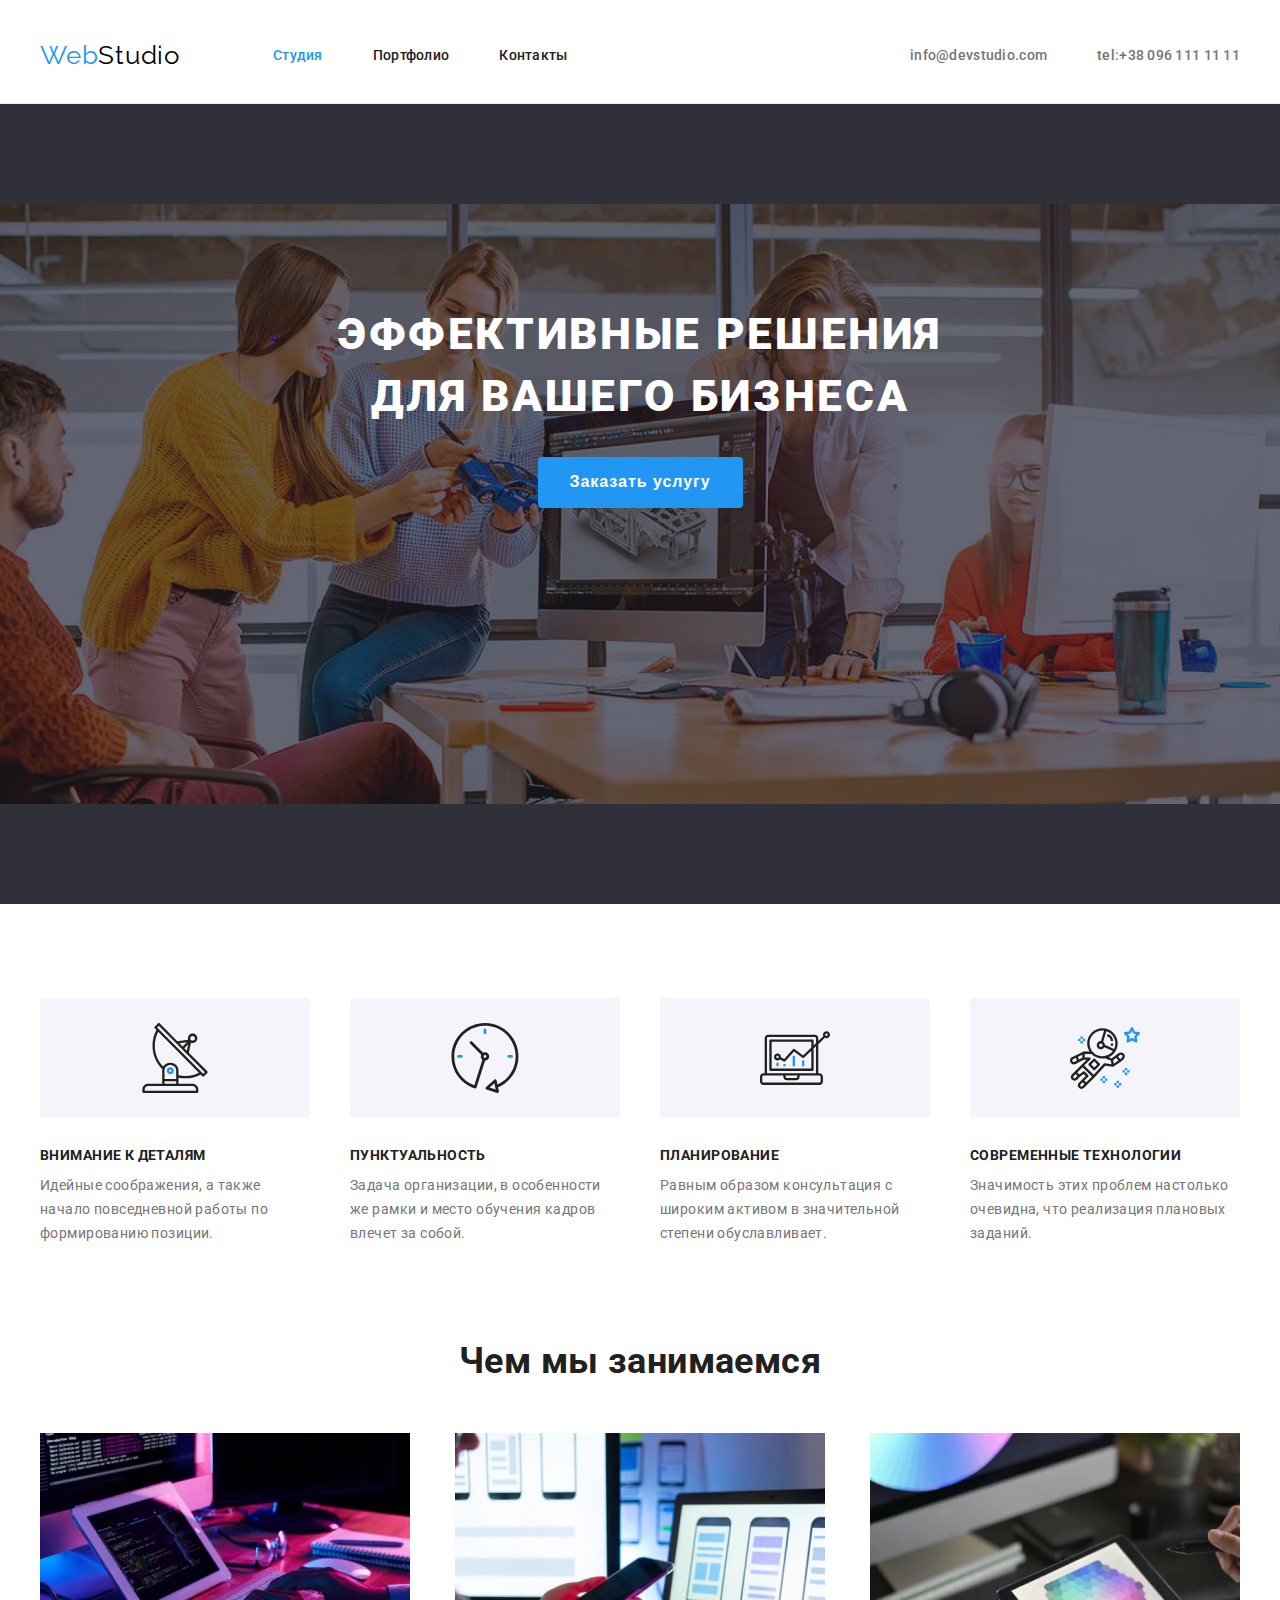
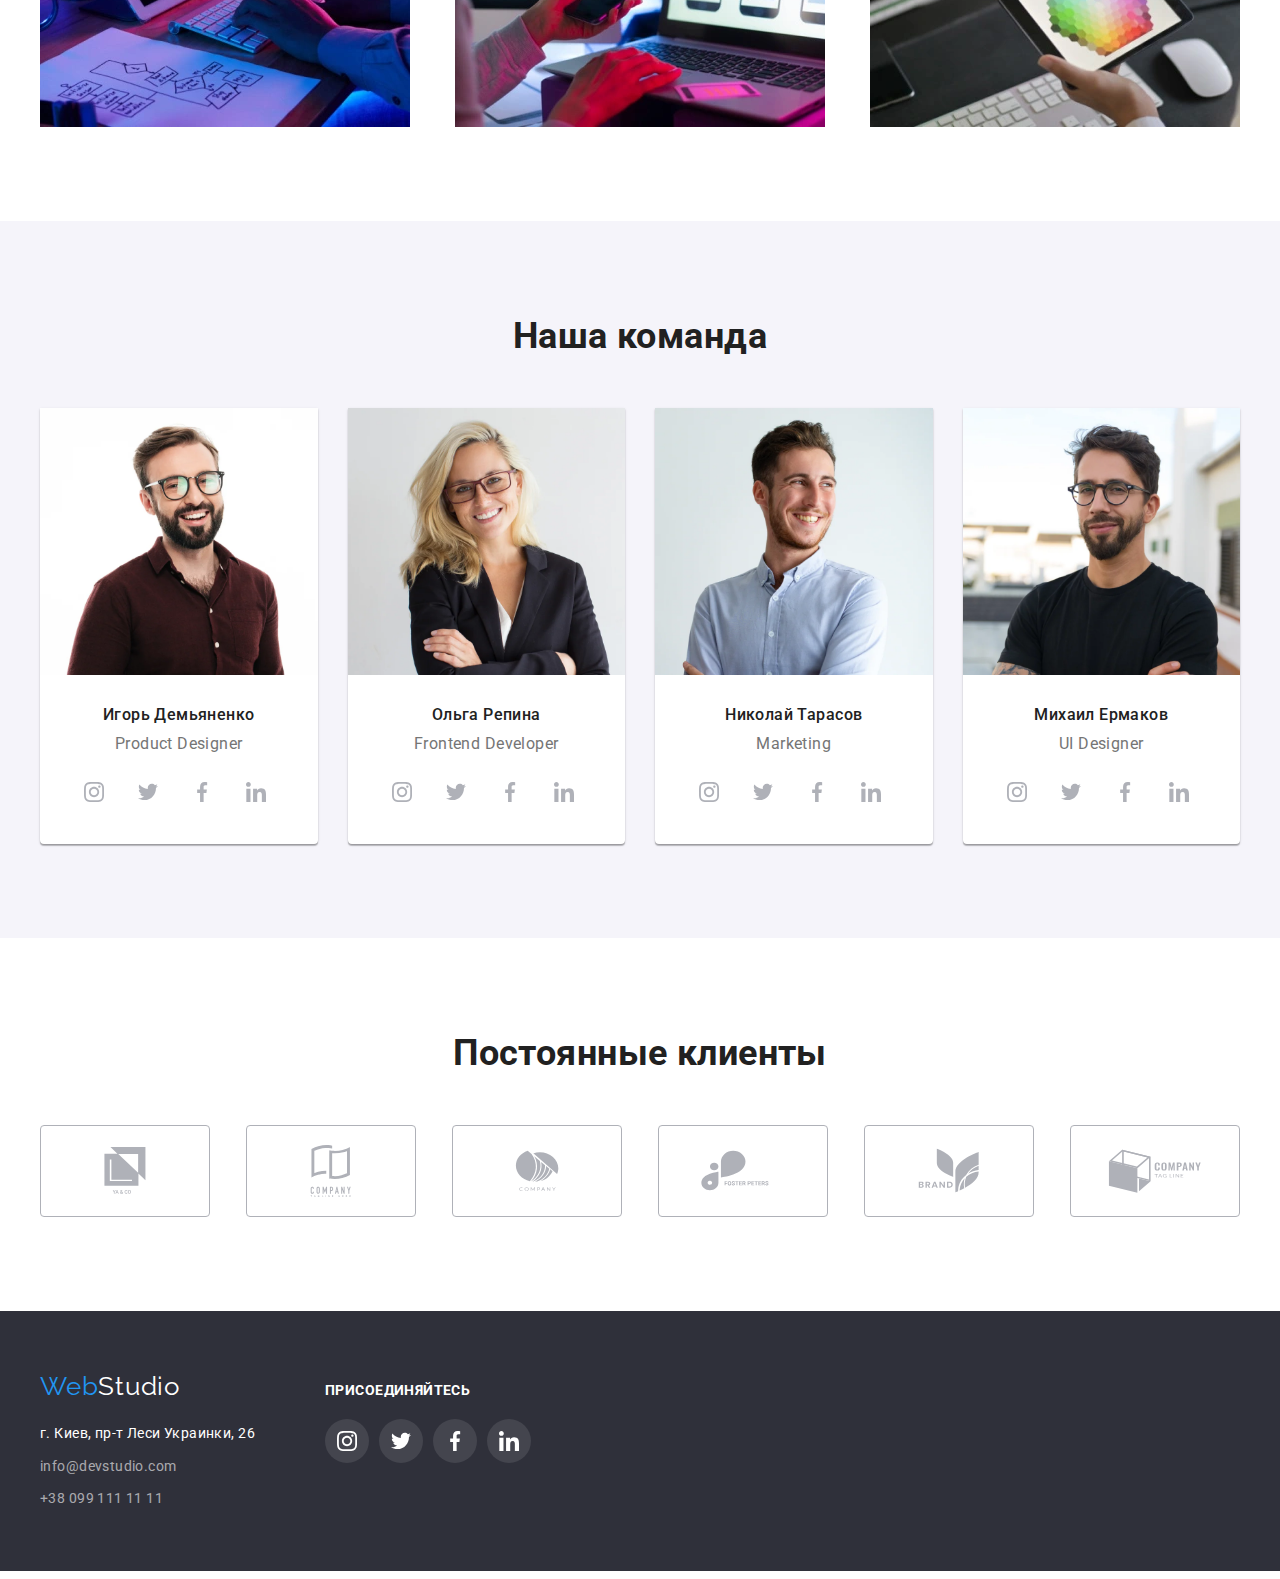
==== commit 6a198da6: "переробив на списки" ====
--- a/index.html
+++ b/index.html
@@ -110,28 +110,37 @@
                                     <h3 class="title-card">Игорь Демьяненко</h3>
                                     <p>Product Designer</p>
                                     <div class="box-social">
-                                        <a href="" class="link-social" aria-label="instagram">
-                                            <svg class="icon-social" width="20" height="20">
-                                            <use href="./images/sprite.svg#instagram"></use>
-                                            </svg>
-                                        </a>
-                                        <a href="" class="link-social" aria-label="twitter">
-                                            <svg class="icon-social" width="20" height="20">
-                                            <use href="./images/sprite.svg#twitter">
-                                            </use>
-                                            </svg>
-                                        </a>
-                                        <a href="" class="link-social" aria-label="facebook">
-                                            <svg class="icon-social" width="20" height="20">
-                                            <use href="./images/sprite.svg#facebook">
-                                            </use>
-                                            </svg>
-                                        </a>
-                                        <a href="" class="link-social" aria-label="linkedin">
-                                            <svg class="icon-social" width="20" height="20">
-                                            <use href="./images/sprite.svg#linkedin"></use>
-                                            </svg>
-                                        </a>
+                                        <ul class="items-join list">
+                                            <li class="item-join">
+                                                <a href="" class="link-social" aria-label="instagram">
+                                                    <svg class="icon-social" width="20" height="20">
+                                                        <use href="./images/sprite.svg#instagram"></use>
+                                                    </svg>
+                                                </a>
+                                            </li>
+                                            <li class="item-join">
+                                                <a href="" class="link-social" aria-label="twitter">
+                                                    <svg class="icon-social" width="20" height="20">
+                                                        <use href="./images/sprite.svg#twitter"></use>
+                                                    </svg>
+                                                </a>
+                                            </li>
+                                            <li class="item-join">
+                                                <a href="" class="link-social" aria-label="facebook">
+                                                    <svg class="icon-social" width="20" height="20">
+                                                        <use href="./images/sprite.svg#facebook">
+                                                        </use>
+                                                    </svg>
+                                                </a>
+                                            </li>
+                                            <li class="item-join">
+                                                <a href="" class="link-social" aria-label="linkedin">
+                                                    <svg class="icon-social" width="20" height="20">
+                                                        <use href="./images/sprite.svg#linkedin"></use>
+                                                    </svg>
+                                                </a>
+                                            </li>
+                                        </ul>
                                     </div>
                                 </div>
                             </li>
@@ -142,28 +151,37 @@
                                     <h3 class="title-card">Ольга Репина</h3>
                                     <p>Frontend Developer</p>
                                     <div class="box-social">
-                                        <a href="" class="link-social" aria-label="instagram">
-                                            <svg class="icon-social" width="20" height="20">
-                                            <use href="./images/sprite.svg#instagram"></use>
-                                            </svg>
-                                        </a>
-                                        <a href="" class="link-social" aria-label="twitter">
-                                            <svg class="icon-social" width="20" height="20">
-                                            <use href="./images/sprite.svg#twitter">
-                                            </use>
-                                            </svg>
-                                        </a>
-                                        <a href="" class="link-social" aria-label="facebook">
-                                            <svg class="icon-social" width="20" height="20">
-                                            <use href="./images/sprite.svg#facebook">
-                                            </use>
-                                            </svg>
-                                        </a>
-                                        <a href="" class="link-social" aria-label="linkedin">
-                                            <svg class="icon-social" width="20" height="20">
-                                            <use href="./images/sprite.svg#linkedin"></use>
-                                            </svg>
-                                        </a>
+                                        <ul class="items-join list">
+                                            <li class="item-join">
+                                                <a href="" class="link-social" aria-label="instagram">
+                                                    <svg class="icon-social" width="20" height="20">
+                                                        <use href="./images/sprite.svg#instagram"></use>
+                                                    </svg>
+                                                </a>
+                                            </li>
+                                            <li class="item-join">
+                                                <a href="" class="link-social" aria-label="twitter">
+                                                    <svg class="icon-social" width="20" height="20">
+                                                        <use href="./images/sprite.svg#twitter"></use>
+                                                    </svg>
+                                                </a>
+                                            </li>
+                                            <li class="item-join">
+                                                <a href="" class="link-social" aria-label="facebook">
+                                                    <svg class="icon-social" width="20" height="20">
+                                                        <use href="./images/sprite.svg#facebook">
+                                                        </use>
+                                                    </svg>
+                                                </a>
+                                            </li>
+                                            <li class="item-join">
+                                                <a href="" class="link-social" aria-label="linkedin">
+                                                    <svg class="icon-social" width="20" height="20">
+                                                        <use href="./images/sprite.svg#linkedin"></use>
+                                                    </svg>
+                                                </a>
+                                            </li>
+                                        </ul>
                                     </div>
                                 </div>
                             </li>
@@ -174,28 +192,37 @@
                                     <h3 class="title-card">Николай Тарасов</h3>
                                     <p>Marketing</p>
                                     <div class="box-social">
-                                        <a href="" class="link-social" aria-label="instagram">
-                                            <svg class="icon-social" width="20" height="20">
-                                                <use href="./images/sprite.svg#instagram"></use>
-                                            </svg>
-                                        </a>
-                                        <a href="" class="link-social" aria-label="twitter">
-                                            <svg class="icon-social" width="20" height="20">
-                                                <use href="./images/sprite.svg#twitter">
-                                                </use>
-                                            </svg>
-                                        </a>
-                                        <a href="" class="link-social" aria-label="facebook">
-                                            <svg class="icon-social" width="20" height="20">
-                                                <use href="./images/sprite.svg#facebook">
-                                                </use>
-                                            </svg>
-                                        </a>
-                                        <a href="" class="link-social" aria-label="linkedin">
-                                            <svg class="icon-social" width="20" height="20">
-                                                <use href="./images/sprite.svg#linkedin"></use>
-                                            </svg>
-                                        </a>
+                                        <ul class="items-join list">
+                                            <li class="item-join">
+                                                <a href="" class="link-social" aria-label="instagram">
+                                                    <svg class="icon-social" width="20" height="20">
+                                                        <use href="./images/sprite.svg#instagram"></use>
+                                                    </svg>
+                                                </a>
+                                            </li>
+                                            <li class="item-join">
+                                                <a href="" class="link-social" aria-label="twitter">
+                                                    <svg class="icon-social" width="20" height="20">
+                                                        <use href="./images/sprite.svg#twitter"></use>
+                                                    </svg>
+                                                </a>
+                                            </li>
+                                            <li class="item-join">
+                                                <a href="" class="link-social" aria-label="facebook">
+                                                    <svg class="icon-social" width="20" height="20">
+                                                        <use href="./images/sprite.svg#facebook">
+                                                        </use>
+                                                    </svg>
+                                                </a>
+                                            </li>
+                                            <li class="item-join">
+                                                <a href="" class="link-social" aria-label="linkedin">
+                                                    <svg class="icon-social" width="20" height="20">
+                                                        <use href="./images/sprite.svg#linkedin"></use>
+                                                    </svg>
+                                                </a>
+                                            </li>
+                                        </ul>
                                     </div>
                                 </div>
                             </li>
@@ -206,28 +233,37 @@
                                     <h3 class="title-card">Михаил Ермаков</h3>
                                     <p>UI Designer</p>
                                     <div class="box-social">
-                                        <a href="" class="link-social" aria-label="instagram">
-                                            <svg class="icon-social" width="20" height="20">
-                                                <use href="./images/sprite.svg#instagram"></use>
-                                            </svg>
-                                        </a>
-                                        <a href="" class="link-social" aria-label="twitter">
-                                            <svg class="icon-social" width="20" height="20">
-                                                <use href="./images/sprite.svg#twitter">
-                                                </use>
-                                            </svg>
-                                        </a>
-                                        <a href="" class="link-social" aria-label="facebook">
-                                            <svg class="icon-social" width="20" height="20">
-                                                <use href="./images/sprite.svg#facebook">
-                                                </use>
-                                            </svg>
-                                        </a>
-                                        <a href="" class="link-social" aria-label="linkedin">
-                                            <svg class="icon-social" width="20" height="20">
-                                                <use href="./images/sprite.svg#linkedin"></use>
-                                            </svg>
-                                        </a>
+                                    <ul class="items-join list">
+                                        <li class="item-join">
+                                            <a href="" class="link-social" aria-label="instagram">
+                                                <svg class="icon-social" width="20" height="20">
+                                                    <use href="./images/sprite.svg#instagram"></use>
+                                                </svg>
+                                            </a>
+                                        </li>
+                                        <li class="item-join">
+                                            <a href="" class="link-social" aria-label="twitter">
+                                                <svg class="icon-social" width="20" height="20">
+                                                    <use href="./images/sprite.svg#twitter"></use>
+                                                </svg>
+                                            </a>
+                                        </li>
+                                        <li class="item-join">
+                                            <a href="" class="link-social" aria-label="facebook">
+                                                <svg class="icon-social" width="20" height="20">
+                                                    <use href="./images/sprite.svg#facebook">
+                                                    </use>
+                                                </svg>
+                                            </a>
+                                        </li>
+                                        <li class="item-join">
+                                            <a href="" class="link-social" aria-label="linkedin">
+                                                <svg class="icon-social" width="20" height="20">
+                                                    <use href="./images/sprite.svg#linkedin"></use>
+                                                </svg>
+                                            </a>
+                                        </li>
+                                    </ul>
                                     </div>
                                 </div>
                             </li>
@@ -239,36 +275,50 @@
                     <div class="container">
                         <h2 class="title-section">Постоянные клиенты</h2>
                         <div class="box-company">
-                            <a href="" class="link-company">
-                                <svg class="icon-company" widht="41" height="47">
-                                    <use href="./images/sprite.svg#client1"></use>
-                                </svg>
-                            </a>
-                            <a href="" class="link-company">
-                                <svg class="icon-company"  widht="40" height="52">
-                                    <use href="./images/sprite.svg#client2"></use>
-                                </svg>
-                            </a>
-                            <a href="" class="link-company">
-                                <svg class="icon-company"  widht="43" height="41">
-                                    <use href="./images/sprite.svg#client3"></use>
-                                </svg>
-                            </a>
-                            <a href="" class="link-company">
-                                <svg class="icon-company"  widht="84" height="41">
-                                    <use href="./images/sprite.svg#client4"></use>
-                                </svg>
-                            </a>
-                            <a href="" class="link-company">
-                                <svg class="icon-company"  widht="63" height="45">
-                                    <use href="./images/sprite.svg#client5"></use>
-                                </svg>
-                            </a>
-                            <a href="" class="link-company">
-                                <svg class="icon-company"  widht="94" height="44">
-                                    <use href="./images/sprite.svg#client6"></use>
-                                </svg>
-                            </a>
+                            <ul class="items-company list">
+                                <li class="item-company">
+                                    <a href="" class="link-company">
+                                        <svg class="icon-company" widht="41" height="47">
+                                            <use href="./images/sprite.svg#client1"></use>
+                                        </svg>
+                                    </a>
+                                </li>
+                                <li class="item-company">
+                                    <a href="" class="link-company">
+                                        <svg class="icon-company" widht="40" height="52">
+                                            <use href="./images/sprite.svg#client2"></use>
+                                        </svg>
+                                    </a>
+                                </li>
+                                <li class="item-company">
+                                    <a href="" class="link-company">
+                                        <svg class="icon-company" widht="43" height="41">
+                                            <use href="./images/sprite.svg#client3"></use>
+                                        </svg>
+                                    </a>
+                                </li>
+                                <li class="item-company">
+                                    <a href="" class="link-company">
+                                        <svg class="icon-company" widht="84" height="41">
+                                            <use href="./images/sprite.svg#client4"></use>
+                                        </svg>
+                                    </a>
+                                </li>
+                                <li class="item-company">
+                                    <a href="" class="link-company">
+                                        <svg class="icon-company" widht="63" height="45">
+                                            <use href="./images/sprite.svg#client5"></use>
+                                        </svg>
+                                    </a>
+                                </li>
+                                <li class="item-company">
+                                    <a href="" class="link-company">
+                                        <svg class="icon-company" widht="94" height="44">
+                                            <use href="./images/sprite.svg#client6"></use>
+                                        </svg>
+                                    </a>
+                                </li>
+                            </ul>
                         </div>
                     </div>
                 </section>
--- a/css/style.css
+++ b/css/style.css
@@ -363,7 +363,6 @@
 
 .box-social {
   display: flex;
-  justify-content: space-between;
   margin-top: 16px;
   padding: 0 32px;
 }
@@ -381,12 +380,14 @@
   fill: #afb1b8;
 }
 
-.link-social:hover {
+.link-social:hover,
+.link-social:focus {
   background-color: #2196f3;
   cursor: pointer;
 }
 
-.link-social:hover .icon-social {
+.link-social:hover .icon-social,
+.link-social:focus .icon-social {
   fill: #ffffff;
 }
 
@@ -396,13 +397,13 @@
   padding: 94px 0;
 }
 
-.box-company {
+.items-company {
   display: flex;
   justify-content: space-between;
 }
 
 .link-company {
-  display: inline-flex;
+  display: flex;
   border: 1px solid #afb1b8;
   box-sizing: border-box;
   border-radius: 4px;
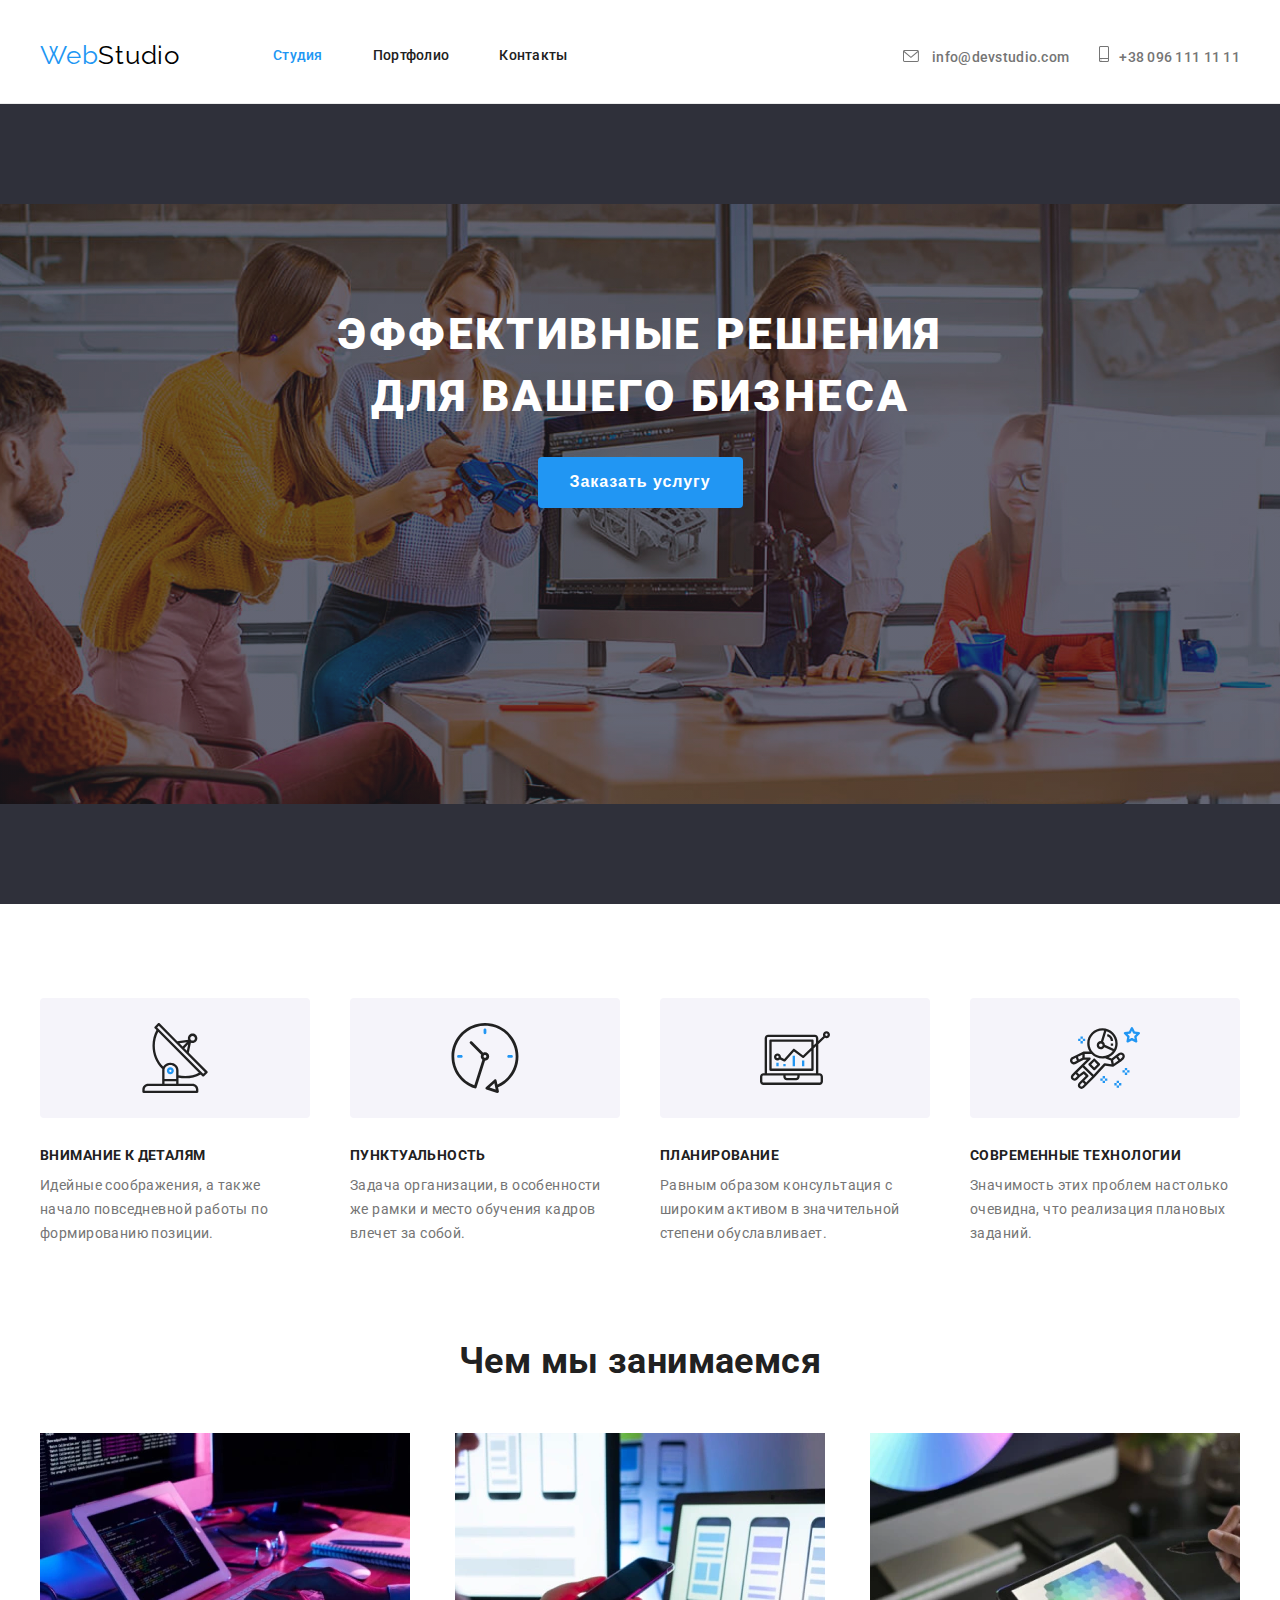
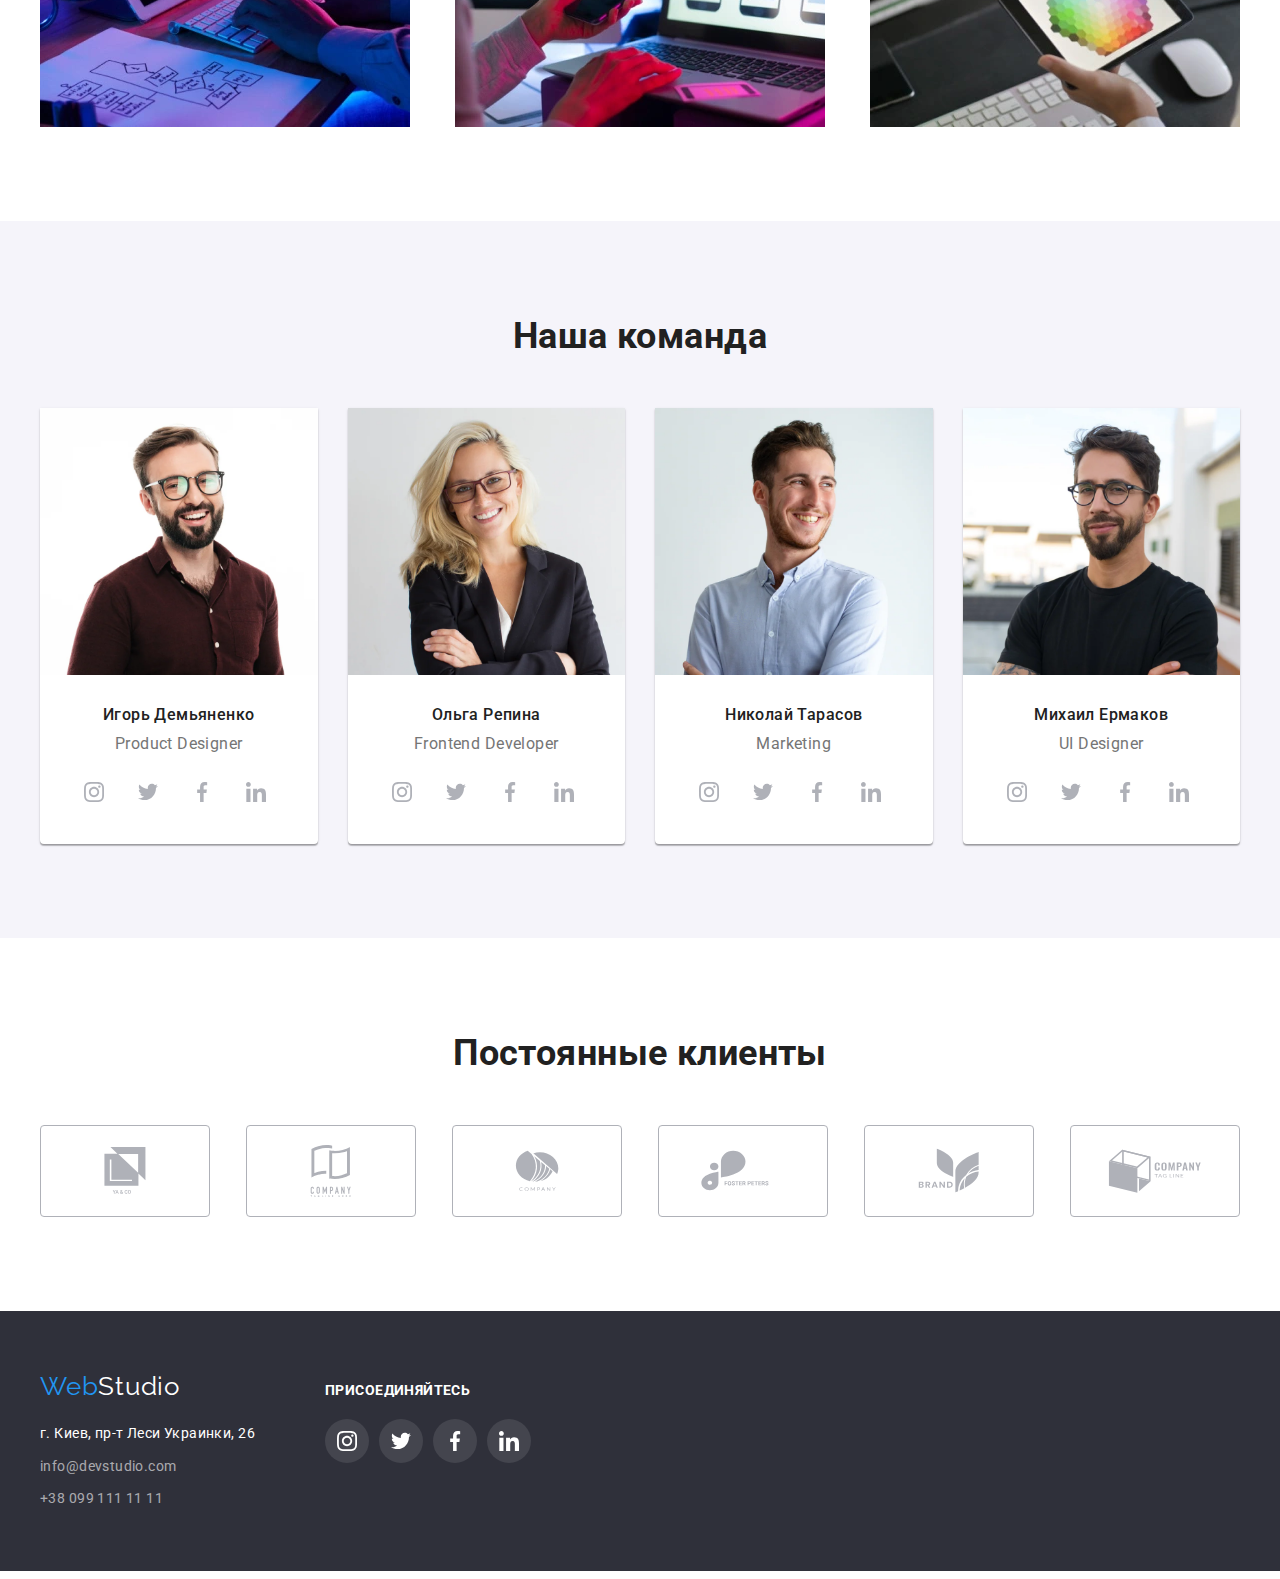
==== commit 9b86da38: "header icon" ====
--- a/index.html
+++ b/index.html
@@ -29,8 +29,21 @@
                 </ul>
             </nav>
                 <ul class="items-cont list">
-                    <li class="item-cont link-mail"><a href="mailto:info@devstudio.com" class="link-mail link-style">info@devstudio.com</a></li>
-                    <li class="item-cont link-tel"><a href="tel:+380961111111" class="link-tel link-style">tel:+38 096 111 11 11</a></li>
+                    <li class="item-cont link-mail">
+                        <a href="mailto:info@devstudio.com" class="link-mail link-style">
+                            <svg class="icon-mail" width="16" height="12">
+                                <use  href="./images/sprite.svg#envelope"></use>
+                            </svg> 
+                            info@devstudio.com
+                        </a>
+                    </li>
+                    <li class="item-cont link-tel">
+                        <a href="tel:+380961111111" class="link-tel link-style">
+                            <svg class="icon-tel" width="10" height="16">
+                                <use href="./images/sprite.svg#smartphone"></use>
+                            </svg>+38 096 111 11 11
+                        </a>
+                    </li>
                 </ul>
         </div>
     </header>
--- a/css/style.css
+++ b/css/style.css
@@ -126,19 +126,33 @@
 
 .items-cont {
   display: flex;
+  align-items: baseline;
 
   font-weight: 500;
   line-height: 1.2;
   letter-spacing: 0.02em;
 }
 
+.icon-tel,
+.icon-mail {
+  margin-right: 10px;
+  fill: var(--text-color);
+}
+
 .items-cont .item-cont + .item-cont {
-  margin-left: 50px;
+  margin-left: 30px;
 }
 
 .link-mail,
 .link-tel {
   color: var(--text-color);
+}
+
+.link-mail:hover .icon-mail,
+.link-mail:focus .icon-mail,
+.link-tel:hover .icon-tel,
+.link-tel:focus .icon-tel {
+  fill: var(--accent-color);
 }
 
 .link-mail:hover,
@@ -147,7 +161,6 @@
 .link-tel:focus {
   color: var(--accent-color);
 }
-
 /* SECTION-HERO */
 
 .section-hero {
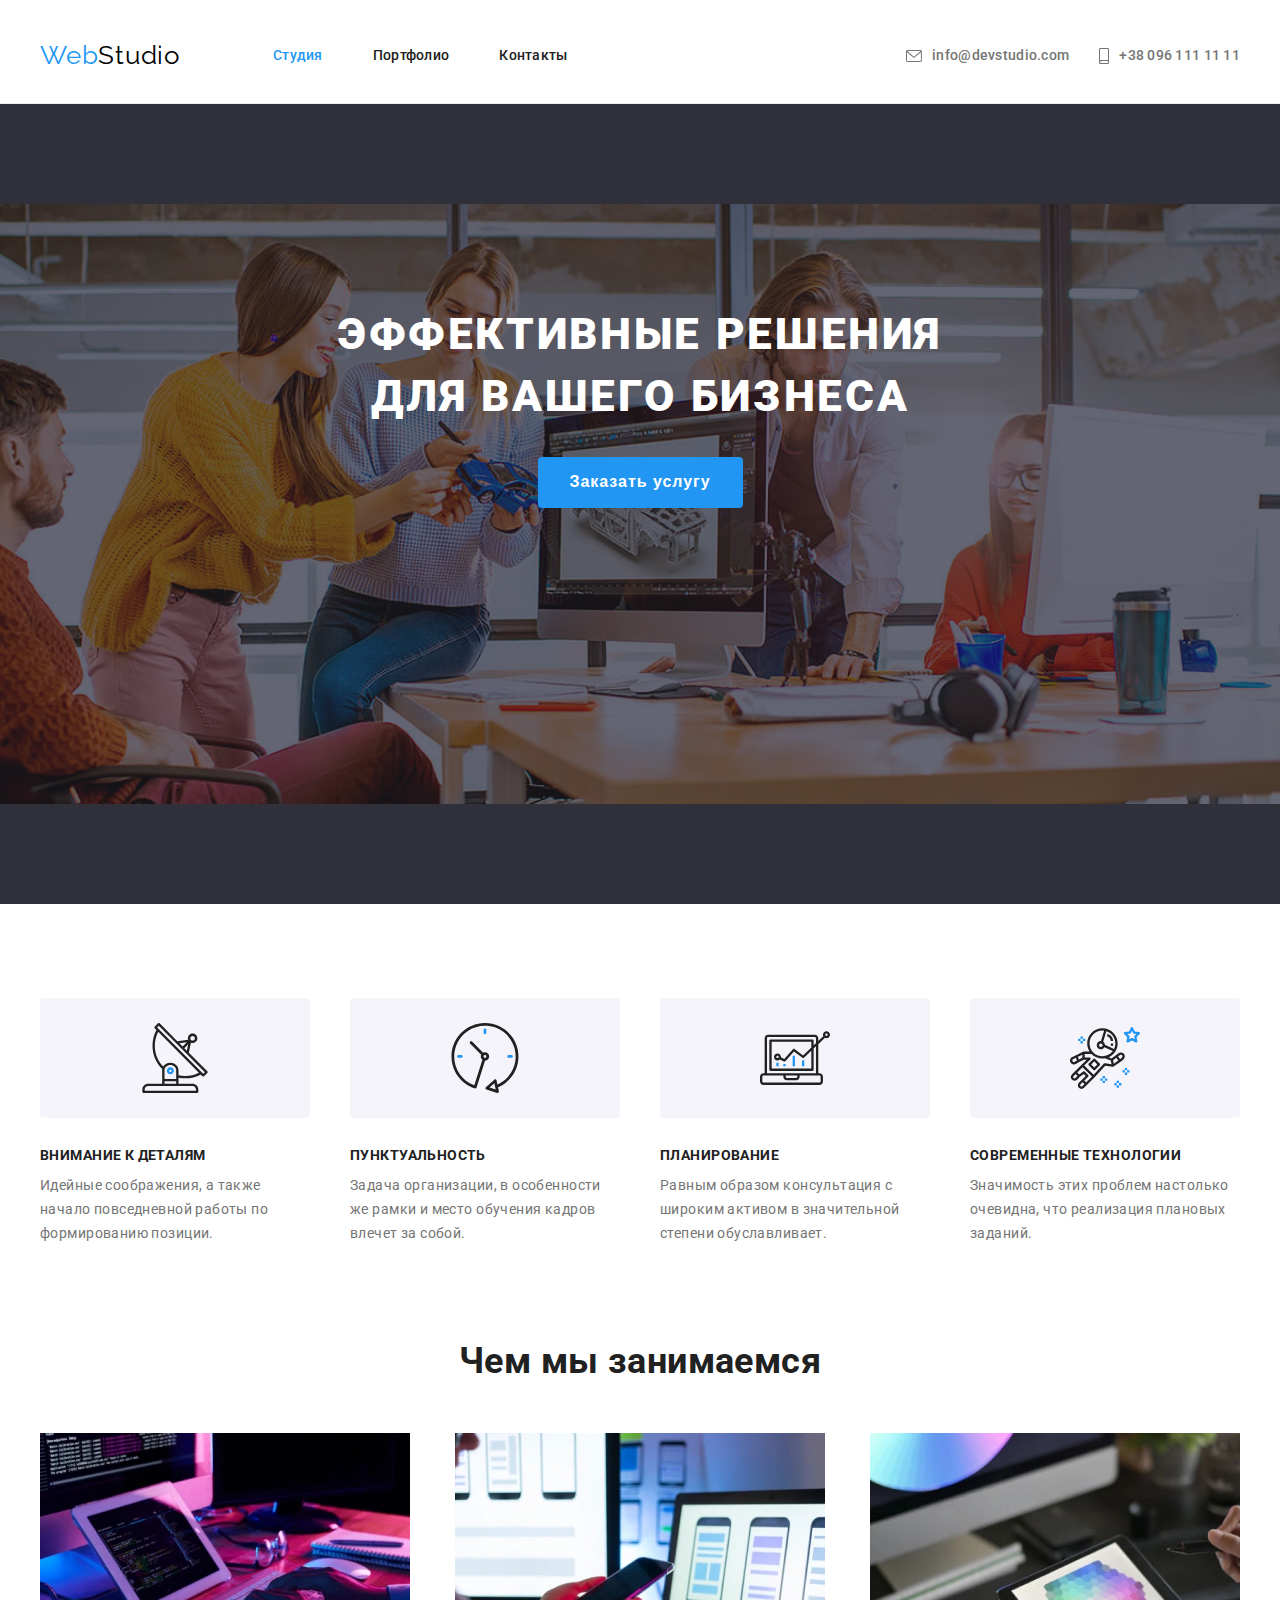
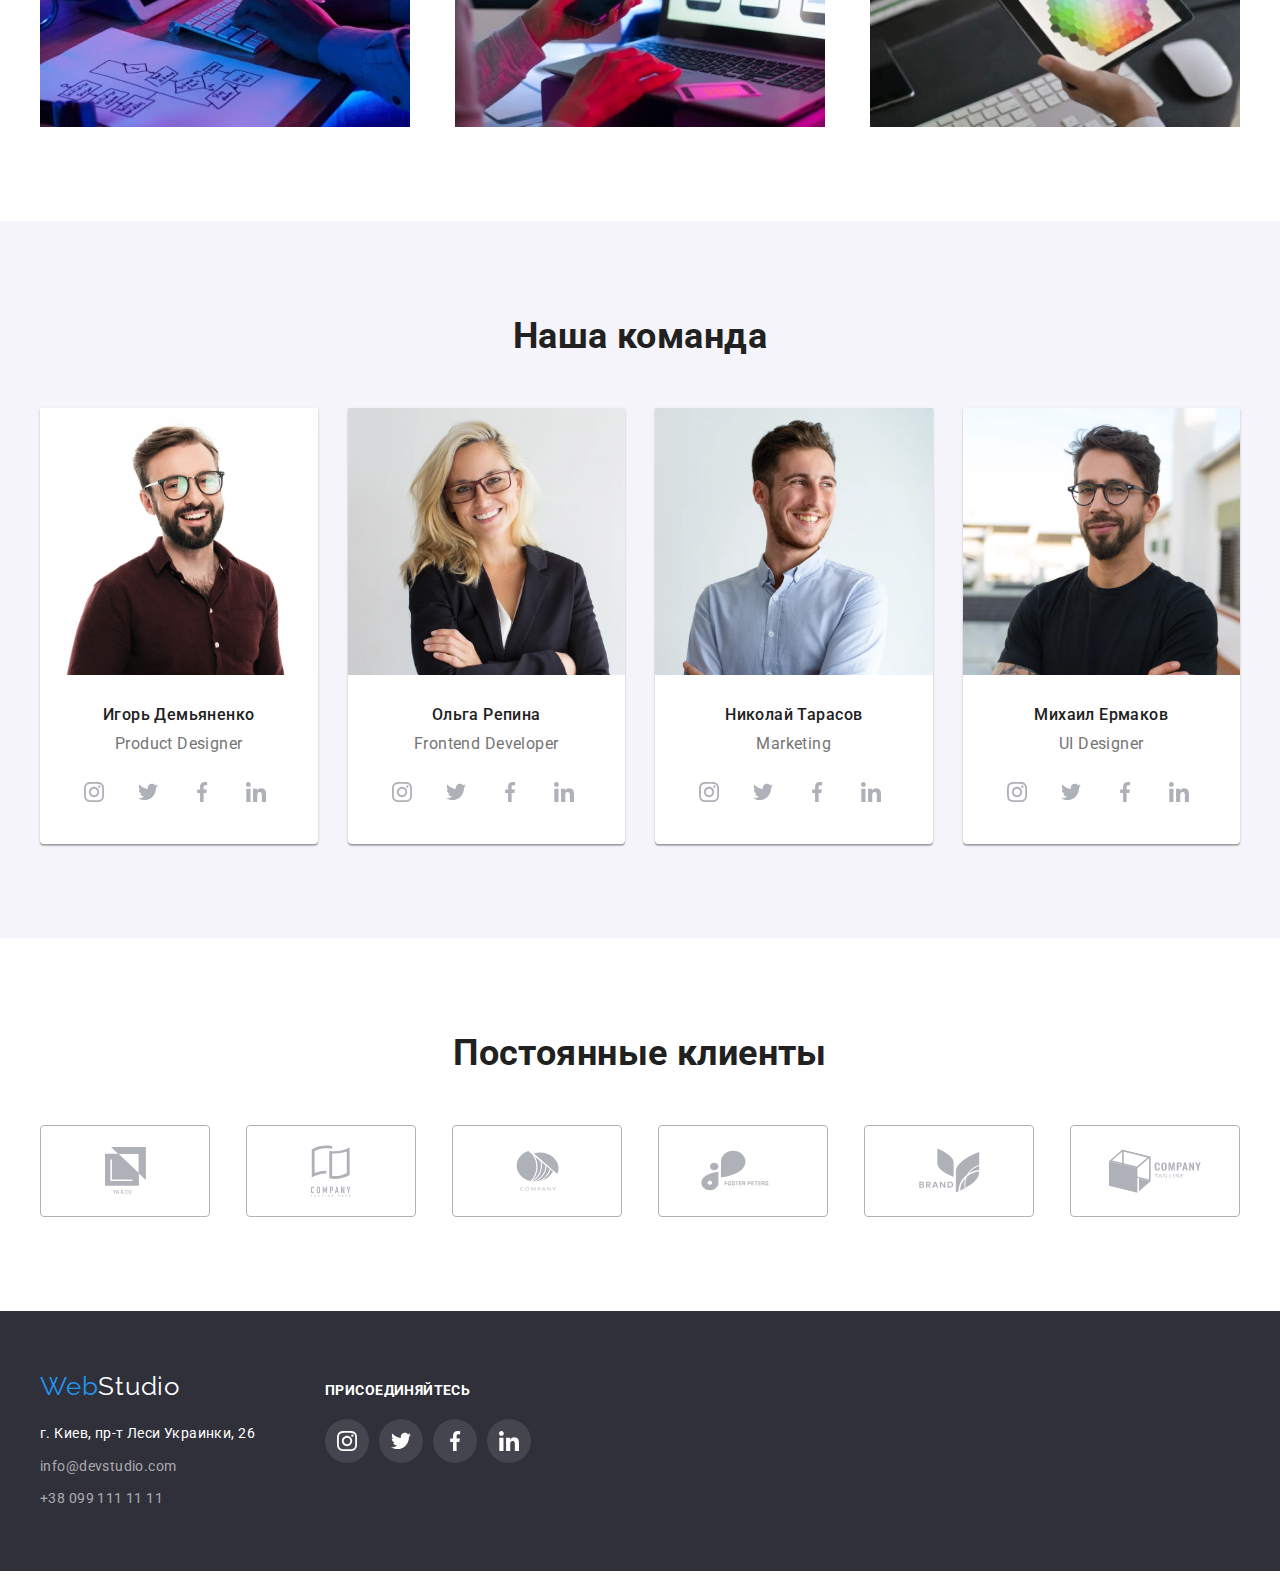
==== commit ab2b33d3: "правимо icon header, shadow" ====
--- a/index.html
+++ b/index.html
@@ -24,7 +24,7 @@
                 </a>
                 <ul class="items-nav list">
                     <li class="item-nav"><a href="./index.html" class="link-nav link-style current">Студия</a></li>
-                    <li class="item-nav"><a href="./portfolio.html" class="link-nav link-style">Портфолио</a></li>
+                    <li class="item-nav"><a href="./portfolio.html" class="link-nav link-style ">Портфолио</a></li>
                     <li class="item-nav"><a href="#" class="link-nav link-style">Контакты</a></li>
                 </ul>
             </nav>
@@ -60,7 +60,7 @@
                     <ul class="items-advantages list">
                         <li class="item-advantages">
                             <div class="box-icon-advantages">
-                                <svg class="icon-advantages" widht="70" height="70">
+                                <svg class="icon-advantages" width="70" height="70">
                                     <use href="./images/sprite.svg#antenna"></use>
                                 </svg>
                             </div>
@@ -70,7 +70,7 @@
                         </li>
                         <li class="item-advantages">
                             <div class="box-icon-advantages">
-                                <svg class="icon-advantages" widht="70" height="70">
+                                <svg class="icon-advantages" width="70" height="70">
                                     <use href="./images/sprite.svg#clock"></use>
                                 </svg>
                             </div>
@@ -80,7 +80,7 @@
                         </li>
                         <li class="item-advantages">
                             <div class="box-icon-advantages">
-                                <svg class="icon-advantages" widht="70" height="70">
+                                <svg class="icon-advantages" width="70" height="70">
                                     <use href="./images/sprite.svg#diagram"></use>
                                 </svg>
                             </div>
@@ -90,7 +90,7 @@
                         </li>
                         <li class="item-advantages">
                             <div class="box-icon-advantages">
-                                <svg class="icon-advantages" widht="70" height="70">
+                                <svg class="icon-advantages" width="70" height="70">
                                     <use href="./images/sprite.svg#astronaut"></use>
                                 </svg>
                             </div>
@@ -291,42 +291,42 @@
                             <ul class="items-company list">
                                 <li class="item-company">
                                     <a href="" class="link-company">
-                                        <svg class="icon-company" widht="41" height="47">
+                                        <svg class="icon-company" width="41" height="47">
                                             <use href="./images/sprite.svg#client1"></use>
                                         </svg>
                                     </a>
                                 </li>
                                 <li class="item-company">
                                     <a href="" class="link-company">
-                                        <svg class="icon-company" widht="40" height="52">
+                                        <svg class="icon-company" width="40" height="52">
                                             <use href="./images/sprite.svg#client2"></use>
                                         </svg>
                                     </a>
                                 </li>
                                 <li class="item-company">
                                     <a href="" class="link-company">
-                                        <svg class="icon-company" widht="43" height="41">
+                                        <svg class="icon-company" width="43" height="41">
                                             <use href="./images/sprite.svg#client3"></use>
                                         </svg>
                                     </a>
                                 </li>
                                 <li class="item-company">
                                     <a href="" class="link-company">
-                                        <svg class="icon-company" widht="84" height="41">
+                                        <svg class="icon-company" width="84" height="41">
                                             <use href="./images/sprite.svg#client4"></use>
                                         </svg>
                                     </a>
                                 </li>
                                 <li class="item-company">
                                     <a href="" class="link-company">
-                                        <svg class="icon-company" widht="63" height="45">
+                                        <svg class="icon-company" width="63" height="45">
                                             <use href="./images/sprite.svg#client5"></use>
                                         </svg>
                                     </a>
                                 </li>
                                 <li class="item-company">
                                     <a href="" class="link-company">
-                                        <svg class="icon-company" widht="94" height="44">
+                                        <svg class="icon-company" width="94" height="44">
                                             <use href="./images/sprite.svg#client6"></use>
                                         </svg>
                                     </a>
@@ -348,7 +348,9 @@
                     
                     <address class="address">
                         <ul class="items-addr list">
-                            <li class="item-addr"><span class="location">г. Киев, пр-т Леси Украинки, 26</span></li>
+                            <li class="item-addr">
+                                <span class="location">г. Киев, пр-т Леси Украинки, 26</span>
+                            </li>
                             <li class="item-addr"><a href="mailto:info@devstudio.com" class="link-cont link-style">info@devstudio.com</a>
                             </li>
                             <li class="item-addr"><a href="tel:+380991111111" class="link-cont link-style">+38 099 111 11 11</a>
--- a/css/style.css
+++ b/css/style.css
@@ -126,7 +126,7 @@
 
 .items-cont {
   display: flex;
-  align-items: baseline;
+  align-items: center;
 
   font-weight: 500;
   line-height: 1.2;
@@ -146,6 +146,8 @@
 .link-mail,
 .link-tel {
   color: var(--text-color);
+  display: inline-flex;
+  align-items: center;
 }
 
 .link-mail:hover .icon-mail,
@@ -543,13 +545,15 @@
   line-height: 1.6;
   letter-spacing: 0.03em;
   text-align: center;
-  cursor: pointer;
 }
 
 .button-filter:hover,
 .button-filter:focus {
+  cursor: pointer;
   background-color: var(--accent-color);
   color: var(--primary-color-white);
+  box-shadow: 0px 3px 1px rgba(0, 0, 0, 0.1), 0px 1px 2px rgba(0, 0, 0, 0.08),
+    0px 2px 2px rgba(0, 0, 0, 0.12);
 }
 
 /* 1 Варіант */
@@ -582,6 +586,11 @@
 .item-portfolio {
   margin: 15px;
   width: calc((100% - 90px) / 3);
+}
+
+.item-portfolio:hover {
+  box-shadow: 0px 1px 1px rgba(0, 0, 0, 0.12), 0px 4px 4px rgba(0, 0, 0, 0.06),
+    1px 4px 6px rgba(0, 0, 0, 0.16);
 }
 
 /* .item-portfolio:not(:nth-child(3n)) {
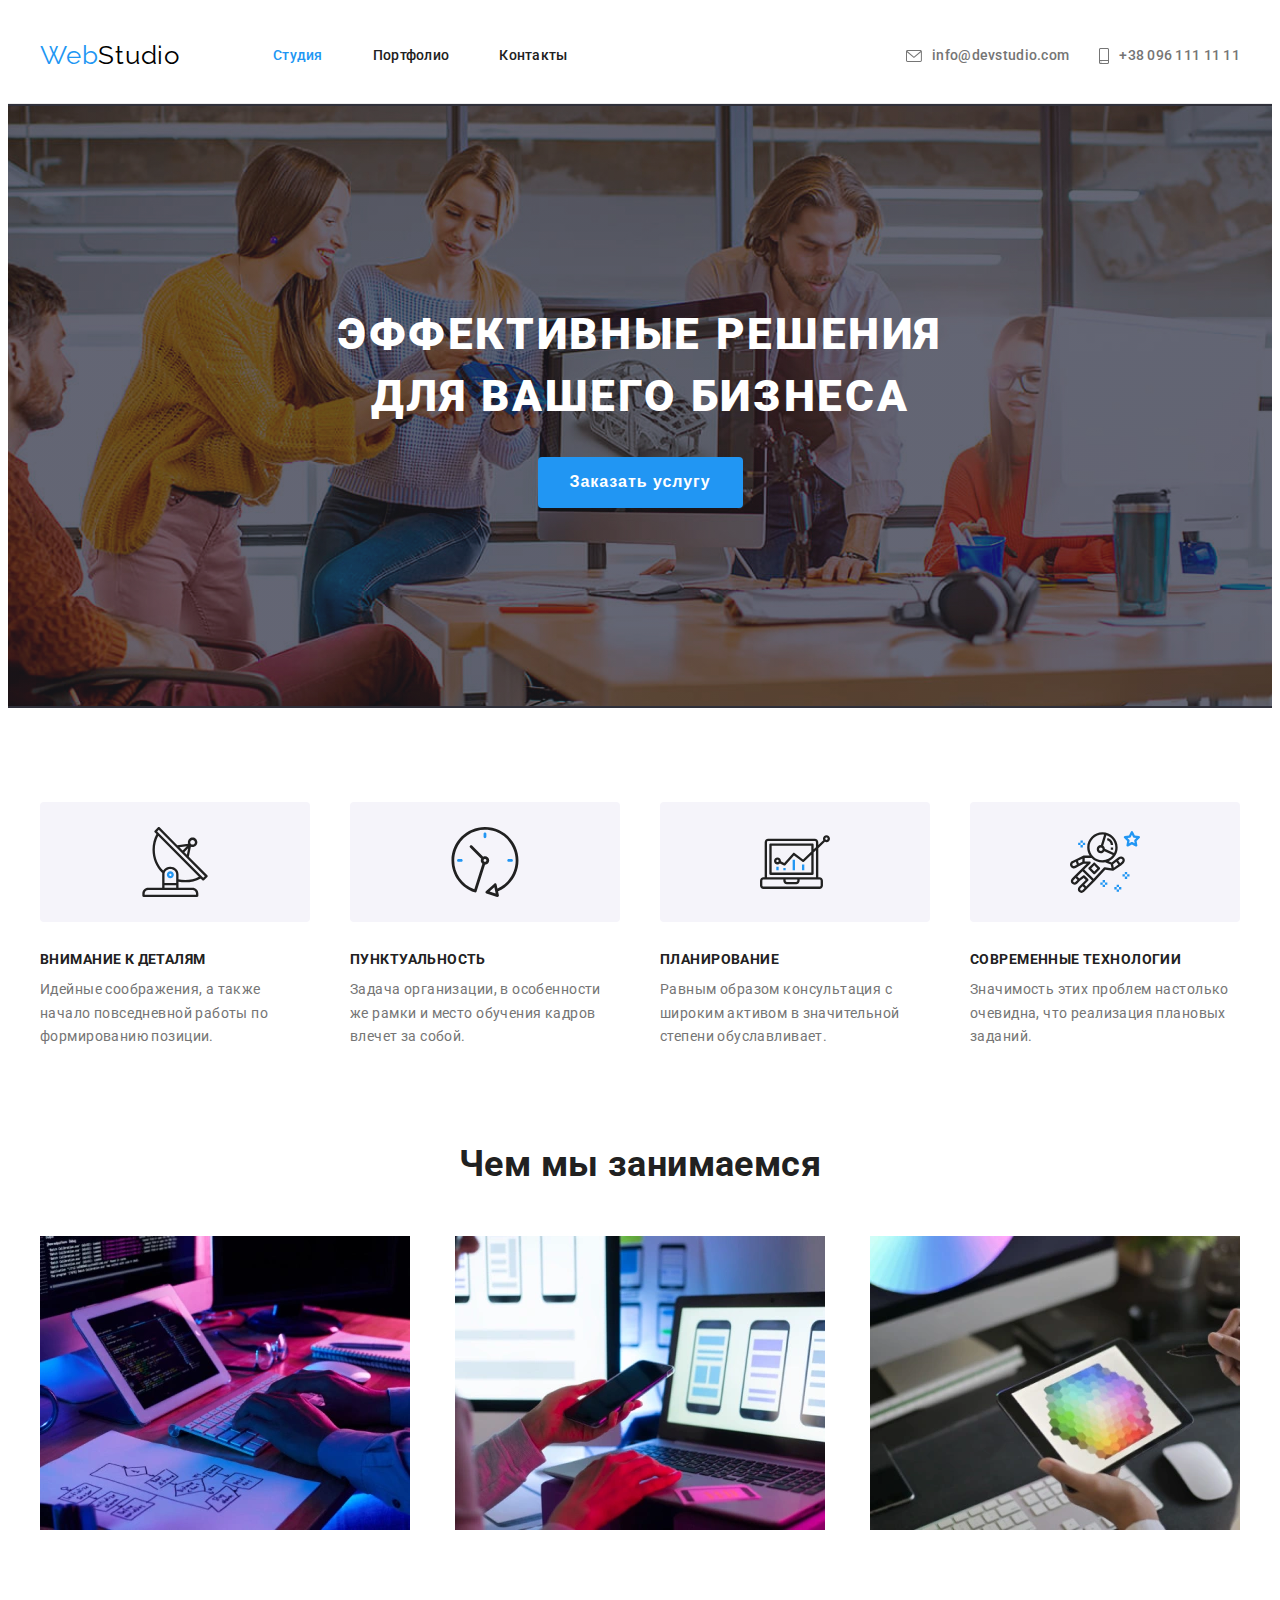
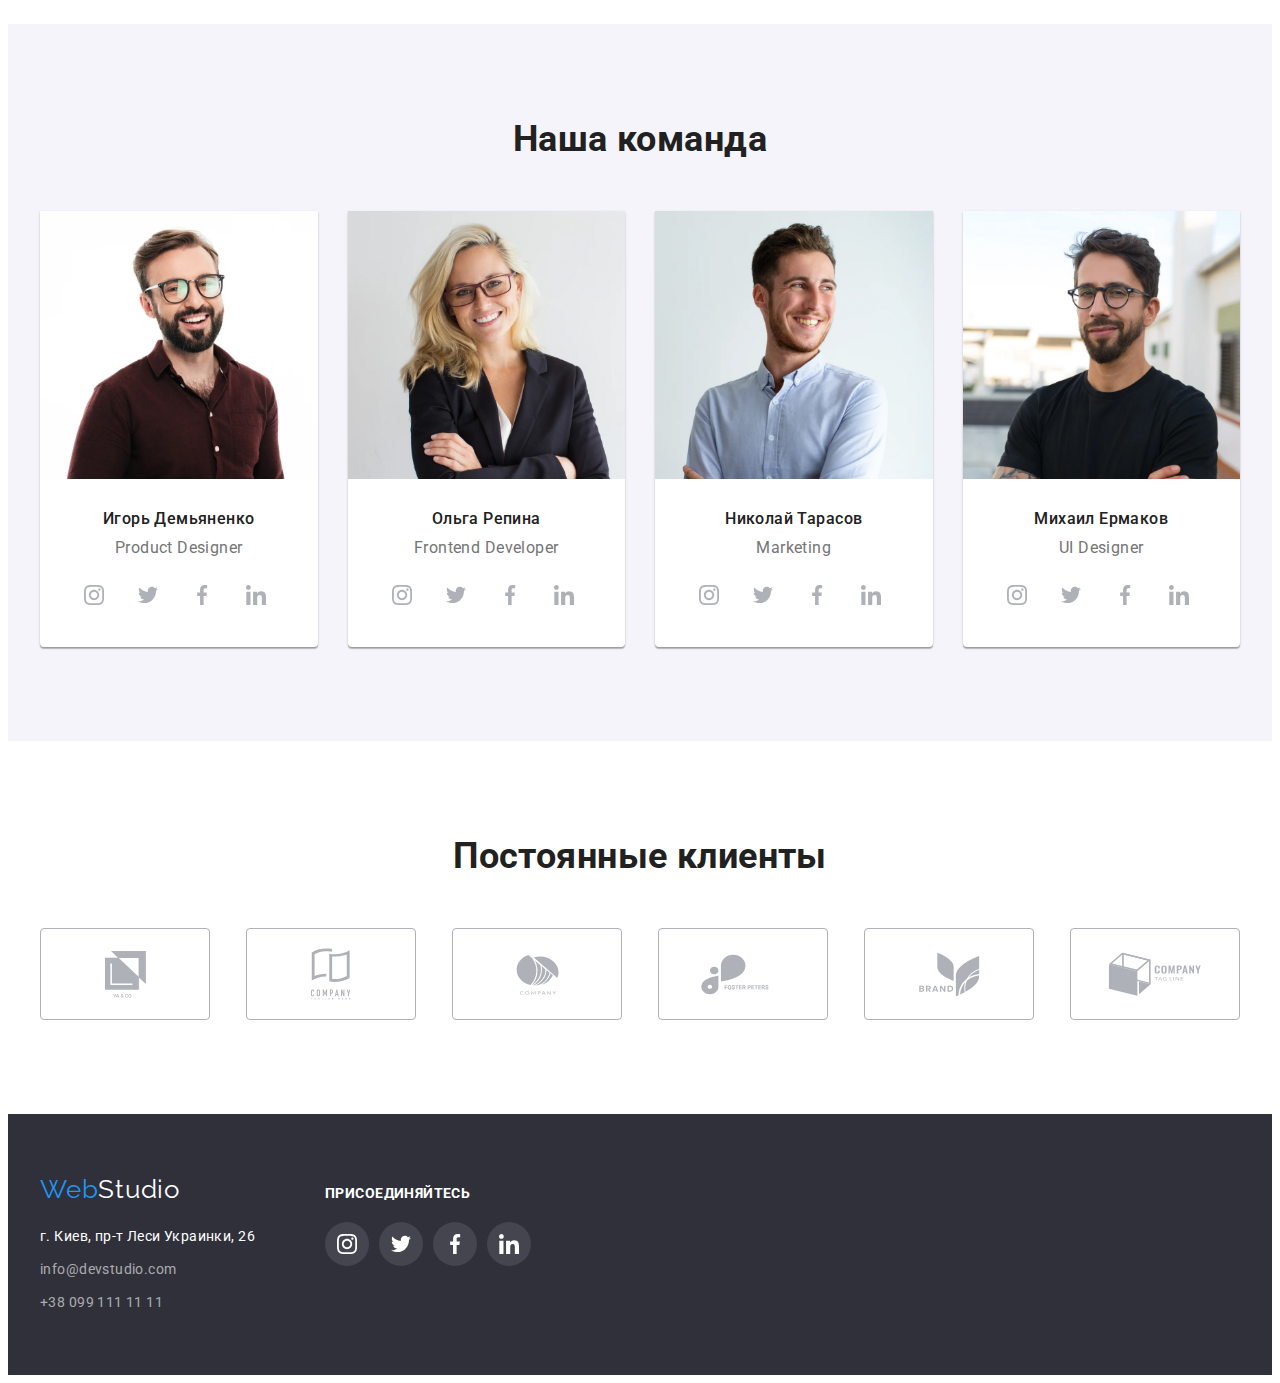
==== commit d1f588a1: "правки по ДЗ" ====
--- a/index.html
+++ b/index.html
@@ -50,8 +50,10 @@
         <main>
             <!--Герой-->
             <section class="section-hero">
-                <h1 class="title-hero">Эффективные решения для вашего бизнеса</h1>
-                <button type="button" class="button-hero">Заказать услугу</button>
+                <div class="container">
+                    <h1 class="title-hero">Эффективные решения для вашего бизнеса</h1>
+                    <button type="button" class="button-hero">Заказать услугу</button>
+                </div>
             </section>
                     <!--Наші переваги-->     
             <section class="section-advantages">
@@ -106,9 +108,15 @@
                    <div class="container">
                         <h2 class="title-section">Чем мы занимаемся</h2>
                         <div class="img-box">
-                            <a href="./index.html"><img src="images/img.webp" alt="" width="370"></a>
-                            <a href="./index.html"><img src="images/img1.webp" alt="" width="370"></a>
-                            <a href="./index.html"><img src="images/img2.webp" alt="" width="370"></a>
+                            <a href="./index.html">
+                                <img src="images/img.webp" alt="" width="370">
+                            </a>
+                            <a href="./index.html">
+                                <img src="images/img1.webp" alt="" width="370">
+                            </a>
+                            <a href="./index.html">
+                                <img src="images/img2.webp" alt="" width="370">
+                            </a>
                         </div>
                    </div>
                 </section>
--- a/css/style.css
+++ b/css/style.css
@@ -11,10 +11,6 @@
 /* ГЛОБАЛЬНІ СТИЛІ */
 
 body {
-  max-width: 1600px;
-  margin-left: auto;
-  margin-right: auto;
-
   font-family: 'Roboto', sans-serif;
   color: var(--text-color);
   background-color: var(--primary-color-white);
@@ -163,15 +159,14 @@
 .link-tel:focus {
   color: var(--accent-color);
 }
+
 /* SECTION-HERO */
 
 .section-hero {
-  padding-top: 200px;
+  padding: 200px 0;
   text-align: center;
-  /* max-width: 1600px; */
-  height: 600px;
-  /* margin-right: auto;
-  margin-left: auto; */
+  max-width: 1600px;
+  margin: 0 auto;
 
   background-color: #2f303a;
   color: var(--primary-color-white);
